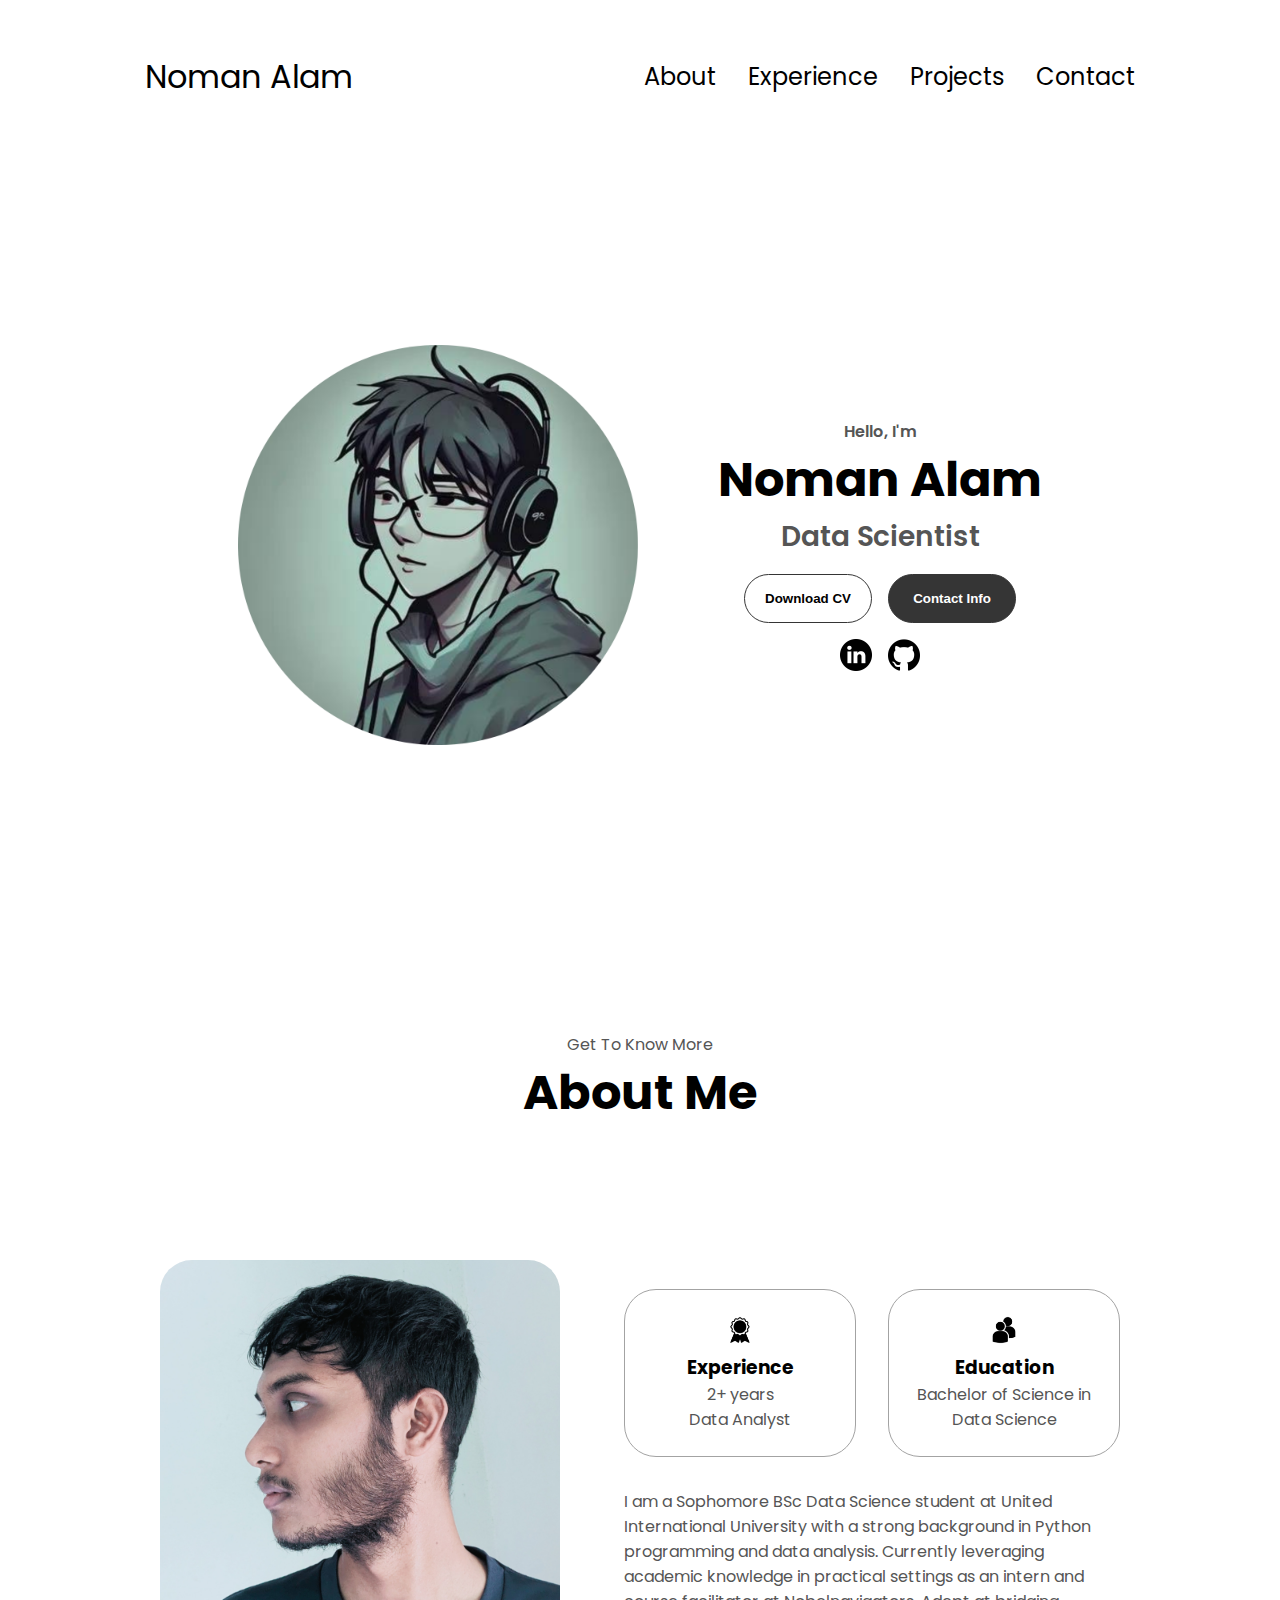
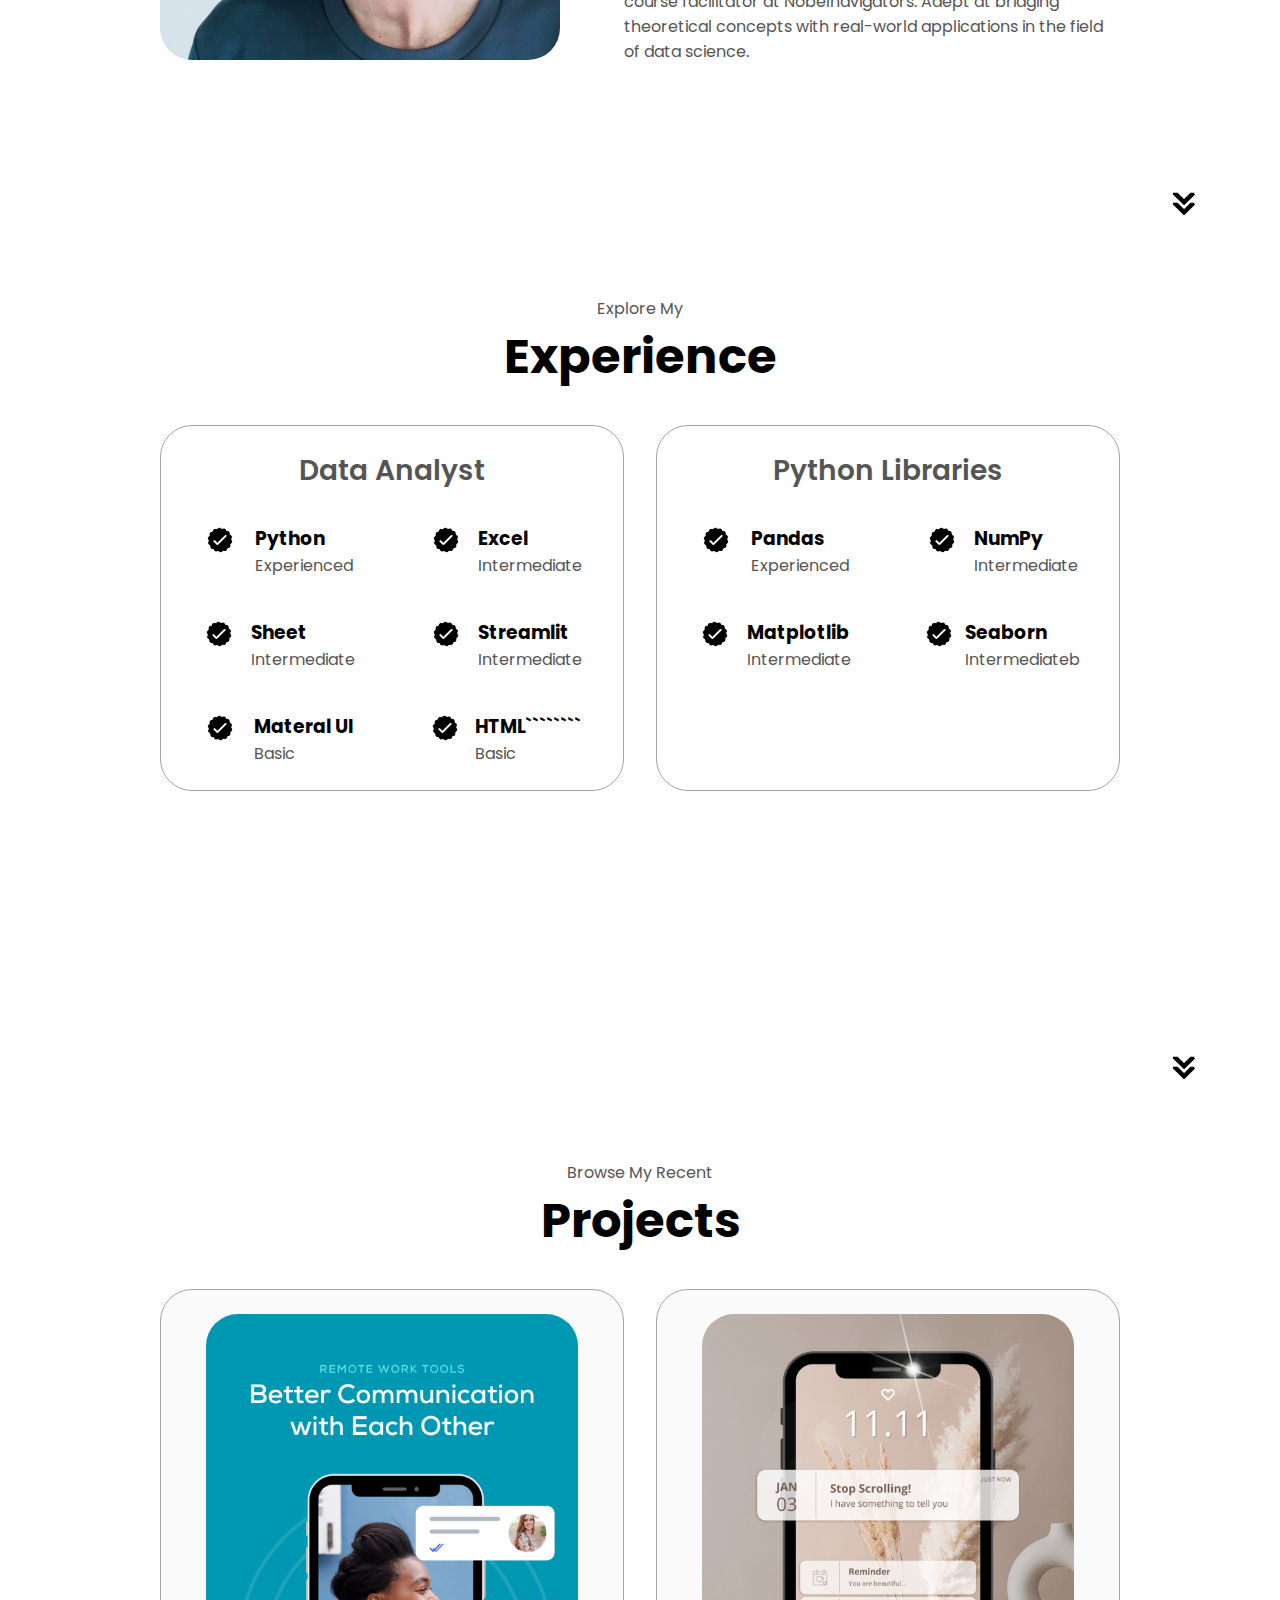
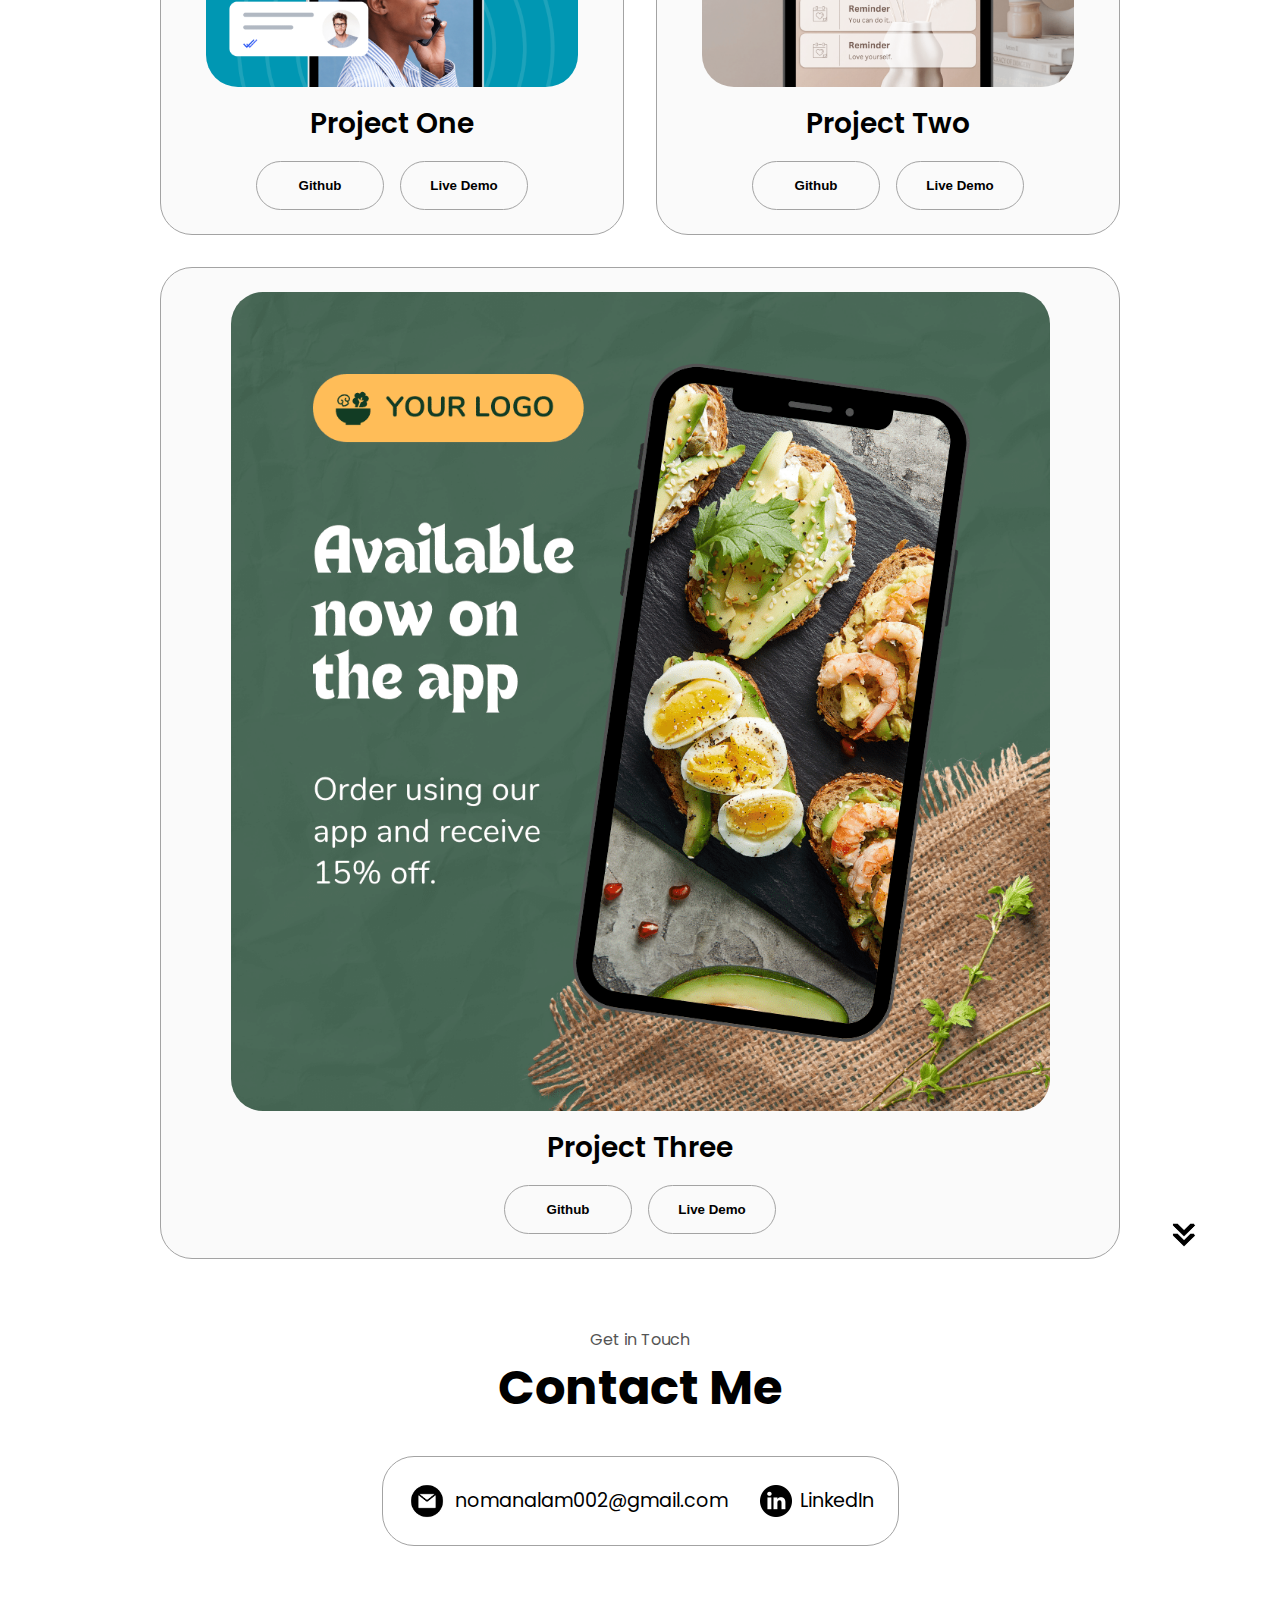
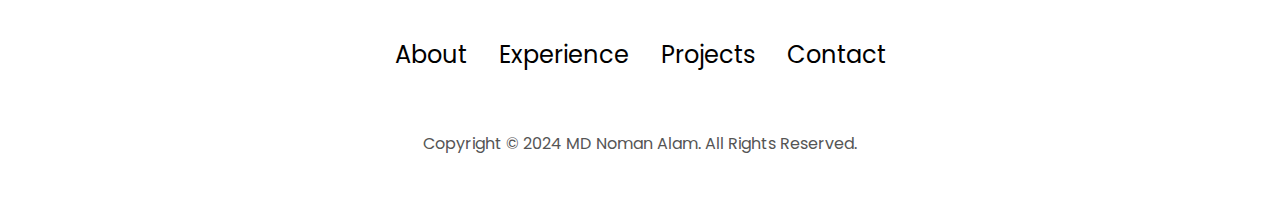
==== index.html @ 47848bd5 "Project uploded" ====
<!DOCTYPE html>
<html lang="en">
  <head>
    <meta charset="UTF-8" />
    <meta http-equiv="X-UA-Compatible" content="IE=edge" />
    <meta name="viewport" content="width=device-width, initial-scale=1.0" />
    <title>My Portfolio</title>
    <link rel="stylesheet" href="style.css" />
    <link rel="stylesheet" href="mediaqueries.css" />
  </head>
  <body>
    <nav id="desktop-nav">
      <div class="logo">Noman Alam</div>
      <div>
        <ul class="nav-links">
          <li><a href="#about">About</a></li>
          <li><a href="#experience">Experience</a></li>
          <li><a href="#projects">Projects</a></li>
          <li><a href="#contact">Contact</a></li>
        </ul>
      </div>
    </nav>
    <nav id="hamburger-nav">
      <div class="logo">Noman Alam</div>
      <div class="hamburger-menu">
        <div class="hamburger-icon" onclick="toggleMenu()">
          <span></span>
          <span></span>
          <span></span>
        </div>
        <div class="menu-links">
          <li><a href="#about" onclick="toggleMenu()">About</a></li>
          <li><a href="#experience" onclick="toggleMenu()">Experience</a></li>
          <li><a href="#projects" onclick="toggleMenu()">Projects</a></li>
          <li><a href="#contact" onclick="toggleMenu()">Contact</a></li>
        </div>
      </div>
    </nav>
    <section id="profile">
      <div class="section__pic-container">
        <img src="./assets/profile.png" alt="Noman Alam profile picture" />
      </div>
      <div class="section__text">
        <p class="section__text__p1">Hello, I'm</p>
        <h1 class="title">Noman Alam</h1>
        <p class="section__text__p2">Data Scientist</p>
        <div class="btn-container">
          <button
            class="btn btn-color-2"
            onclick="window.open('./assets/Resume.pdf')"
          >
            Download CV
          </button>
          <button class="btn btn-color-1" onclick="location.href='./#contact'">
            Contact Info
          </button>
        </div>
        <div id="socials-container">
          <img
            src="./assets/linkedin.png"
            alt="My LinkedIn profile"
            class="icon"
            onclick="location.href='https://linkedin.com/in/nomanalam'"
          />
          <img
            src="./assets/github.png"
            alt="My Github profile"
            class="icon"
            onclick="location.href='https://github.com/DataNoman'"
          />
        </div>
      </div>
    </section>
    <section id="about">
      <p class="section__text__p1">Get To Know More</p>
      <h1 class="title">About Me</h1>
      <div class="section-container">
        <div class="section__pic-container">
          <img
            src="./assets/about.png"
            alt="Profile picture"
            class="about-pic"
          />
        </div>
        <div class="about-details-container">
          <div class="about-containers">
            <div class="details-container">
              <img
                src="./assets/experience.png"
                alt="Experience icon"
                class="icon"
              />
              <h3>Experience</h3>
              <p>2+ years <br />Data Analyst</p>
            </div>
            <div class="details-container">
              <img
                src="./assets/education.png"
                alt="Education icon"
                class="icon"
              />
              <h3>Education</h3>
              <p>Bachelor of Science in Data Science<br /></p>
            </div>
          </div>
          <div class="text-container">
            <p>
              I am a Sophomore BSc Data Science student at United International 
              University with a strong background in Python programming and data analysis. 
              Currently leveraging academic knowledge in practical settings as an intern 
              and course facilitator at Nobelnavigators. Adept at bridging theoretical 
              concepts with real-world applications in the field of data science.
            </p>
          </div>
        </div>
      </div>
      <img
        src="./assets/arrow.png"
        alt="Arrow icon"
        class="icon arrow"
        onclick="location.href='./#experience'"
      />
    </section>
    <section id="experience">
      <p class="section__text__p1">Explore My</p>
      <h1 class="title">Experience</h1>
      <div class="experience-details-container">
        <div class="about-containers">
          <div class="details-container">
            <h2 class="experience-sub-title">Data Analyst</h2>
            <div class="article-container">
              <article>
                <img
                  src="./assets/checkmark.png"
                  alt="Experience icon"
                  class="icon"
                />
                <div>
                  <h3>Python</h3>
                  <p>Experienced</p>
                </div>
              </article>
              <article>
                <img
                  src="./assets/checkmark.png"
                  alt="Experience icon"
                  class="icon"
                />
                <div>
                  <h3>Excel</h3>
                  <p>Intermediate</p>
                </div>
              </article>
              <article>
                <img
                  src="./assets/checkmark.png"
                  alt="Experience icon"
                  class="icon"
                />
                <div>
                  <h3>Sheet</h3>
                  <p>Intermediate</p>
                </div>
              </article>
              <article>
                <img
                  src="./assets/checkmark.png"
                  alt="Experience icon"
                  class="icon"
                />
                <div>
                  <h3>Streamlit</h3>
                  <p>Intermediate</p>
                </div>
              </article>
              <article>
                <img
                  src="./assets/checkmark.png"
                  alt="Experience icon"
                  class="icon"
                />
                <div>
                  <h3>Materal UI</h3>
                  <p>Basic</p>
                </div>
              </article>
              <article>
                <img
                  src="./assets/checkmark.png"
                  alt="Experience icon"
                  class="icon"
                />
                <div>
                  <h3>HTML````````</h3>
                  <p>Basic</p>
                </div>
              </article>
            </div>
          </div>
          <div class="details-container">
            <h2 class="experience-sub-title">Python Libraries</h2>
            <div class="article-container">
              <article>
                <img
                  src="./assets/checkmark.png"
                  alt="Experience icon"
                  class="icon"
                />
                <div>
                  <h3>Pandas</h3>
                  <p>Experienced</p>
                </div>
              </article>
              <article>
                <img
                  src="./assets/checkmark.png"
                  alt="Experience icon"
                  class="icon"
                />
                <div>
                  <h3>NumPy</h3>
                  <p>Intermediate</p>
                </div>
              </article>
              <article>
                <img
                  src="./assets/checkmark.png"
                  alt="Experience icon"
                  class="icon"
                />
                <div>
                  <h3>Matplotlib</h3>
                  <p>Intermediate</p>
                </div>
              </article>
              <article>
                <img
                  src="./assets/checkmark.png"
                  alt="Experience icon"
                  class="icon"
                />
                <div>
                  <h3>Seaborn</h3>
                  <p>Intermediateb</p>
                </div>
              </article>
            </div>
          </div>
        </div>
      </div>
      <img
        src="./assets/arrow.png"
        alt="Arrow icon"
        class="icon arrow"
        onclick="location.href='./#projects'"
      />
    </section>
    <section id="projects">
      <p class="section__text__p1">Browse My Recent</p>
      <h1 class="title">Projects</h1>
      <div class="experience-details-container">
        <div class="about-containers">
          <div class="details-container color-container">
            <div class="article-container">
              <img
                src="./assets/project-1.png"
                alt="Project 1"
                class="project-img"
              />
            </div>
            <h2 class="experience-sub-title project-title">Project One</h2>
            <div class="btn-container">
              <button
                class="btn btn-color-2 project-btn"
                onclick="location.href='https://github.com/'"
              >
                Github
              </button>
              <button
                class="btn btn-color-2 project-btn"
                onclick="location.href='https://github.com/'"
              >
                Live Demo
              </button>
            </div>
          </div>
          <div class="details-container color-container">
            <div class="article-container">
              <img
                src="./assets/project-2.png"
                alt="Project 2"
                class="project-img"
              />
            </div>
            <h2 class="experience-sub-title project-title">Project Two</h2>
            <div class="btn-container">
              <button
                class="btn btn-color-2 project-btn"
                onclick="location.href='https://github.com/'"
              >
                Github
              </button>
              <button
                class="btn btn-color-2 project-btn"
                onclick="location.href='https://github.com/'"
              >
                Live Demo
              </button>
            </div>
          </div>
          <div class="details-container color-container">
            <div class="article-container">
              <img
                src="./assets/project-3.png"
                alt="Project 3"
                class="project-img"
              />
            </div>
            <h2 class="experience-sub-title project-title">Project Three</h2>
            <div class="btn-container">
              <button
                class="btn btn-color-2 project-btn"
                onclick="location.href='https://github.com/'"
              >
                Github
              </button>
              <button
                class="btn btn-color-2 project-btn"
                onclick="location.href='https://github.com/'"
              >
                Live Demo
              </button>
            </div>
          </div>
        </div>
      </div>
      <img
        src="./assets/arrow.png"
        alt="Arrow icon"
        class="icon arrow"
        onclick="location.href='./#contact'"
      />
    </section>
    <section id="contact">
      <p class="section__text__p1">Get in Touch</p>
      <h1 class="title">Contact Me</h1>
      <div class="contact-info-upper-container">
        <div class="contact-info-container">
          <img
            src="./assets/email.png"
            alt="Email icon"
            class="icon contact-icon email-icon"
          />
          <p><a href="mailto:nomanalam002@gmail.com">nomanalam002@gmail.com</a></p>
        </div>
        <div class="contact-info-container">
          <img
            src="./assets/linkedin.png"
            alt="LinkedIn icon"
            class="icon contact-icon"
          />
          <p><a href="https://linkedin.com/in/nomanalam">LinkedIn</a></p>
        </div>
      </div>
    </section>
    <footer>
      <nav>
        <div class="nav-links-container">
          <ul class="nav-links">
            <li><a href="#about">About</a></li>
            <li><a href="#experience">Experience</a></li>
            <li><a href="#projects">Projects</a></li>
            <li><a href="#contact">Contact</a></li>
          </ul>
        </div>
      </nav>
      <p>Copyright &#169; 2024 MD Noman Alam. All Rights Reserved.</p>
    </footer>
    <script src="script.js"></script>
  </body>
</html>
---- style.css ----
/* GENERAL */

@import url("https://fonts.googleapis.com/css2?family=Poppins:wght@300;400;500;600&display=swap");

* {
  margin: 0;
  padding: 0;
}

body {
  font-family: "Poppins", sans-serif;
}

html {
  scroll-behavior: smooth;
}

p {
  color: rgb(85, 85, 85);
}

/* TRANSITION */

a,
.btn {
  transition: all 300ms ease;
}

/* DESKTOP NAV */

nav,
.nav-links {
  display: flex;
}

nav {
  justify-content: space-around;
  align-items: center;
  height: 17vh;
}

.nav-links {
  gap: 2rem;
  list-style: none;
  font-size: 1.5rem;
}

a {
  color: black;
  text-decoration: none;
  text-decoration-color: white;
}

a:hover {
  color: grey;
  text-decoration: underline;
  text-underline-offset: 1rem;
  text-decoration-color: rgb(181, 181, 181);
}

.logo {
  font-size: 2rem;
}

.logo:hover {
  cursor: default;
}

/* HAMBURGER MENU */

#hamburger-nav {
  display: none;
}

.hamburger-menu {
  position: relative;
  display: inline-block;
}

.hamburger-icon {
  display: flex;
  flex-direction: column;
  justify-content: space-between;
  height: 24px;
  width: 30px;
  cursor: pointer;
}

.hamburger-icon span {
  width: 100%;
  height: 2px;
  background-color: black;
  transition: all 0.3 ease-in-out;
}

.menu-links {
  position: absolute;
  top: 100%;
  right: 0;
  background-color: white;
  width: fit-content;
  max-height: 0;
  overflow: hidden;
  transition: all 0.3 ease-in-out;
}

.menu-links a {
  display: block;
  padding: 10px;
  text-align: center;
  font-size: 1.5rem;
  color: black;
  text-decoration: none;
  transition: all 0.3 ease-in-out;
}

.menu-links li {
  list-style: none;
}

.menu-links.open {
  max-height: 300px;
}

.hamburger-icon.open span:first-child {
  transform: rotate(45deg) translate(10px, 5px);
}

.hamburger-icon.open span:nth-child(2) {
  opacity: 0;
}

.hamburger-icon.open span:last-child {
  transform: rotate(-45deg) translate(10px, -5px);
}

.hamburger-icon span:first-child {
  transform: none;
}

.hamburger-icon span:first-child {
  opacity: 1;
}

.hamburger-icon span:first-child {
  transform: none;
}

/* SECTIONS */

section {
  padding-top: 4vh;
  height: 96vh;
  margin: 0 10rem;
  box-sizing: border-box;
  min-height: fit-content;
}

.section-container {
  display: flex;
}

/* PROFILE SECTION */

#profile {
  display: flex;
  justify-content: center;
  gap: 5rem;
  height: 80vh;
}

.section__pic-container {
  display: flex;
  height: 400px;
  width: 400px;
  margin: auto 0;
}

.section__text {
  align-self: center;
  text-align: center;
}

.section__text p {
  font-weight: 600;
}

.section__text__p1 {
  text-align: center;
}

.section__text__p2 {
  font-size: 1.75rem;
  margin-bottom: 1rem;
}

.title {
  font-size: 3rem;
  text-align: center;
}

#socials-container {
  display: flex;
  justify-content: center;
  margin-top: 1rem;
  gap: 1rem;
}

/* ICONS */

.icon {
  cursor: pointer;
  height: 2rem;
}

/* BUTTONS */

.btn-container {
  display: flex;
  justify-content: center;
  gap: 1rem;
}

.btn {
  font-weight: 600;
  transition: all 300ms ease;
  padding: 1rem;
  width: 8rem;
  border-radius: 2rem;
}

.btn-color-1,
.btn-color-2 {
  border: rgb(53, 53, 53) 0.1rem solid;
}

.btn-color-1:hover,
.btn-color-2:hover {
  cursor: pointer;
}

.btn-color-1,
.btn-color-2:hover {
  background: rgb(53, 53, 53);
  color: white;
}

.btn-color-1:hover {
  background: rgb(0, 0, 0);
}

.btn-color-2 {
  background: none;
}

.btn-color-2:hover {
  border: rgb(255, 255, 255) 0.1rem solid;
}

.btn-container {
  gap: 1rem;
}

/* ABOUT SECTION */

#about {
  position: relative;
}

.about-containers {
  gap: 2rem;
  margin-bottom: 2rem;
  margin-top: 2rem;
}

.about-details-container {
  justify-content: center;
  flex-direction: column;
}

.about-containers,
.about-details-container {
  display: flex;
}

.about-pic {
  border-radius: 2rem;
}

.arrow {
  position: absolute;
  right: -5rem;
  bottom: 2.5rem;
}

.details-container {
  padding: 1.5rem;
  flex: 1;
  background: white;
  border-radius: 2rem;
  border: rgb(53, 53, 53) 0.1rem solid;
  border-color: rgb(163, 163, 163);
  text-align: center;
}

.section-container {
  gap: 4rem;
  height: 80%;
}

.section__pic-container {
  height: 400px;
  width: 400px;
  margin: auto 0;
}

/* EXPERIENCE SECTION */

#experience {
  position: relative;
}

.experience-sub-title {
  color: rgb(85, 85, 85);
  font-weight: 600;
  font-size: 1.75rem;
  margin-bottom: 2rem;
}

.experience-details-container {
  display: flex;
  justify-content: center;
  flex-direction: column;
}

.article-container {
  display: flex;
  text-align: initial;
  flex-wrap: wrap;
  flex-direction: row;
  gap: 2.5rem;
  justify-content: space-around;
}

article {
  display: flex;
  width: 10rem;
  justify-content: space-around;
  gap: 0.5rem;
}

article .icon {
  cursor: default;
}

/* PROJECTS SECTION */

#projects {
  position: relative;
}

.color-container {
  border-color: rgb(163, 163, 163);
  background: rgb(250, 250, 250);
}

.project-img {
  border-radius: 2rem;
  width: 90%;
  height: 90%;
}

.project-title {
  margin: 1rem;
  color: black;
}

.project-btn {
  color: black;
  border-color: rgb(163, 163, 163);
}

/* CONTACT */

#contact {
  display: flex;
  justify-content: center;
  flex-direction: column;
  height: 70vh;
}

.contact-info-upper-container {
  display: flex;
  justify-content: center;
  border-radius: 2rem;
  border: rgb(53, 53, 53) 0.1rem solid;
  border-color: rgb(163, 163, 163);
  background: (250, 250, 250);
  margin: 2rem auto;
  padding: 0.5rem;
}

.contact-info-container {
  display: flex;
  align-items: center;
  justify-content: center;
  gap: 0.5rem;
  margin: 1rem;
}

.contact-info-container p {
  font-size: larger;
}

.contact-icon {
  cursor: default;
}

.email-icon {
  height: 2.5rem;
}

/* FOOTER SECTION */

footer {
  height: 26vh;
  margin: 0 1rem;
}

footer p {
  text-align: center;
}
---- mediaqueries.css ----
@media screen and (max-width: 1400px) {
  #profile {
    height: 83vh;
    margin-bottom: 6rem;
  }
  .about-containers {
    flex-wrap: wrap;
  }
  #contact,
  #projects {
    height: fit-content;
  }
}

@media screen and (max-width: 1200px) {
  #desktop-nav {
    display: none;
  }
  #hamburger-nav {
    display: flex;
  }
  #experience,
  .experience-details-container {
    margin-top: 2rem;
  }
  #profile,
  .section-container {
    display: block;
  }
  .arrow {
    display: none;
  }
  section,
  .section-container {
    height: fit-content;
  }
  section {
    margin: 0 5%;
  }
  .section__pic-container {
    width: 275px;
    height: 275px;
    margin: 0 auto 2rem;
  }
  .about-containers {
    margin-top: 0;
  }
}

@media screen and (max-width: 600px) {
  #contact,
  footer {
    height: 40vh;
  }
  #profile {
    height: 83vh;
    margin-bottom: 0;
  }
  article {
    font-size: 1rem;
  }
  footer nav {
    height: fit-content;
    margin-bottom: 2rem;
  }
  .about-containers,
  .contact-info-upper-container,
  .btn-container {
    flex-wrap: wrap;
  }
  .contact-info-container {
    margin: 0;
  }
  .contact-info-container p,
  .nav-links li a {
    font-size: 1rem;
  }
  .experience-sub-title {
    font-size: 1.25rem;
  }
  .logo {
    font-size: 1.5rem;
  }
  .nav-links {
    flex-direction: column;
    gap: 0.5rem;
    text-align: center;
  }
  .section__pic-container {
    width: auto;
    height: 46vw;
    justify-content: center;
  }
  .section__text__p2 {
    font-size: 1.25rem;
  }
  .title {
    font-size: 2rem;
  }
  .text-container {
    text-align: justify;
  }
}
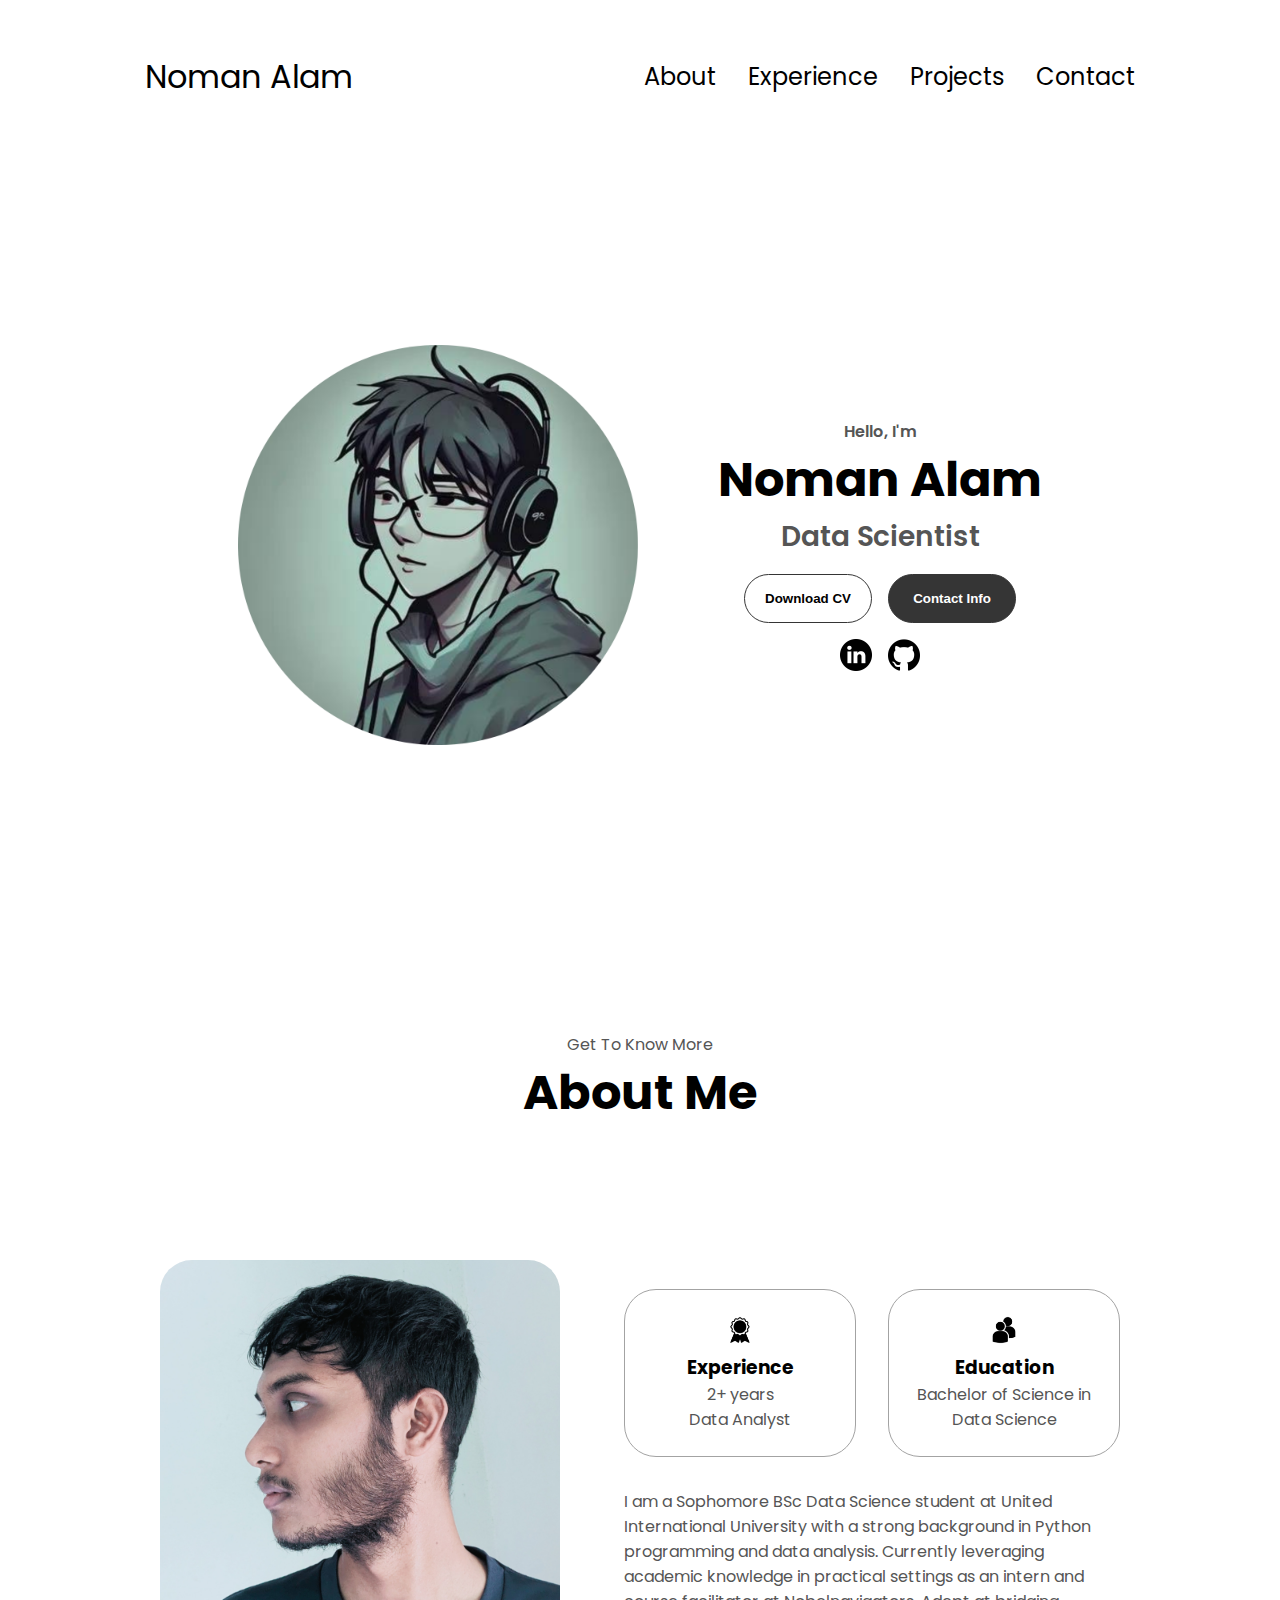
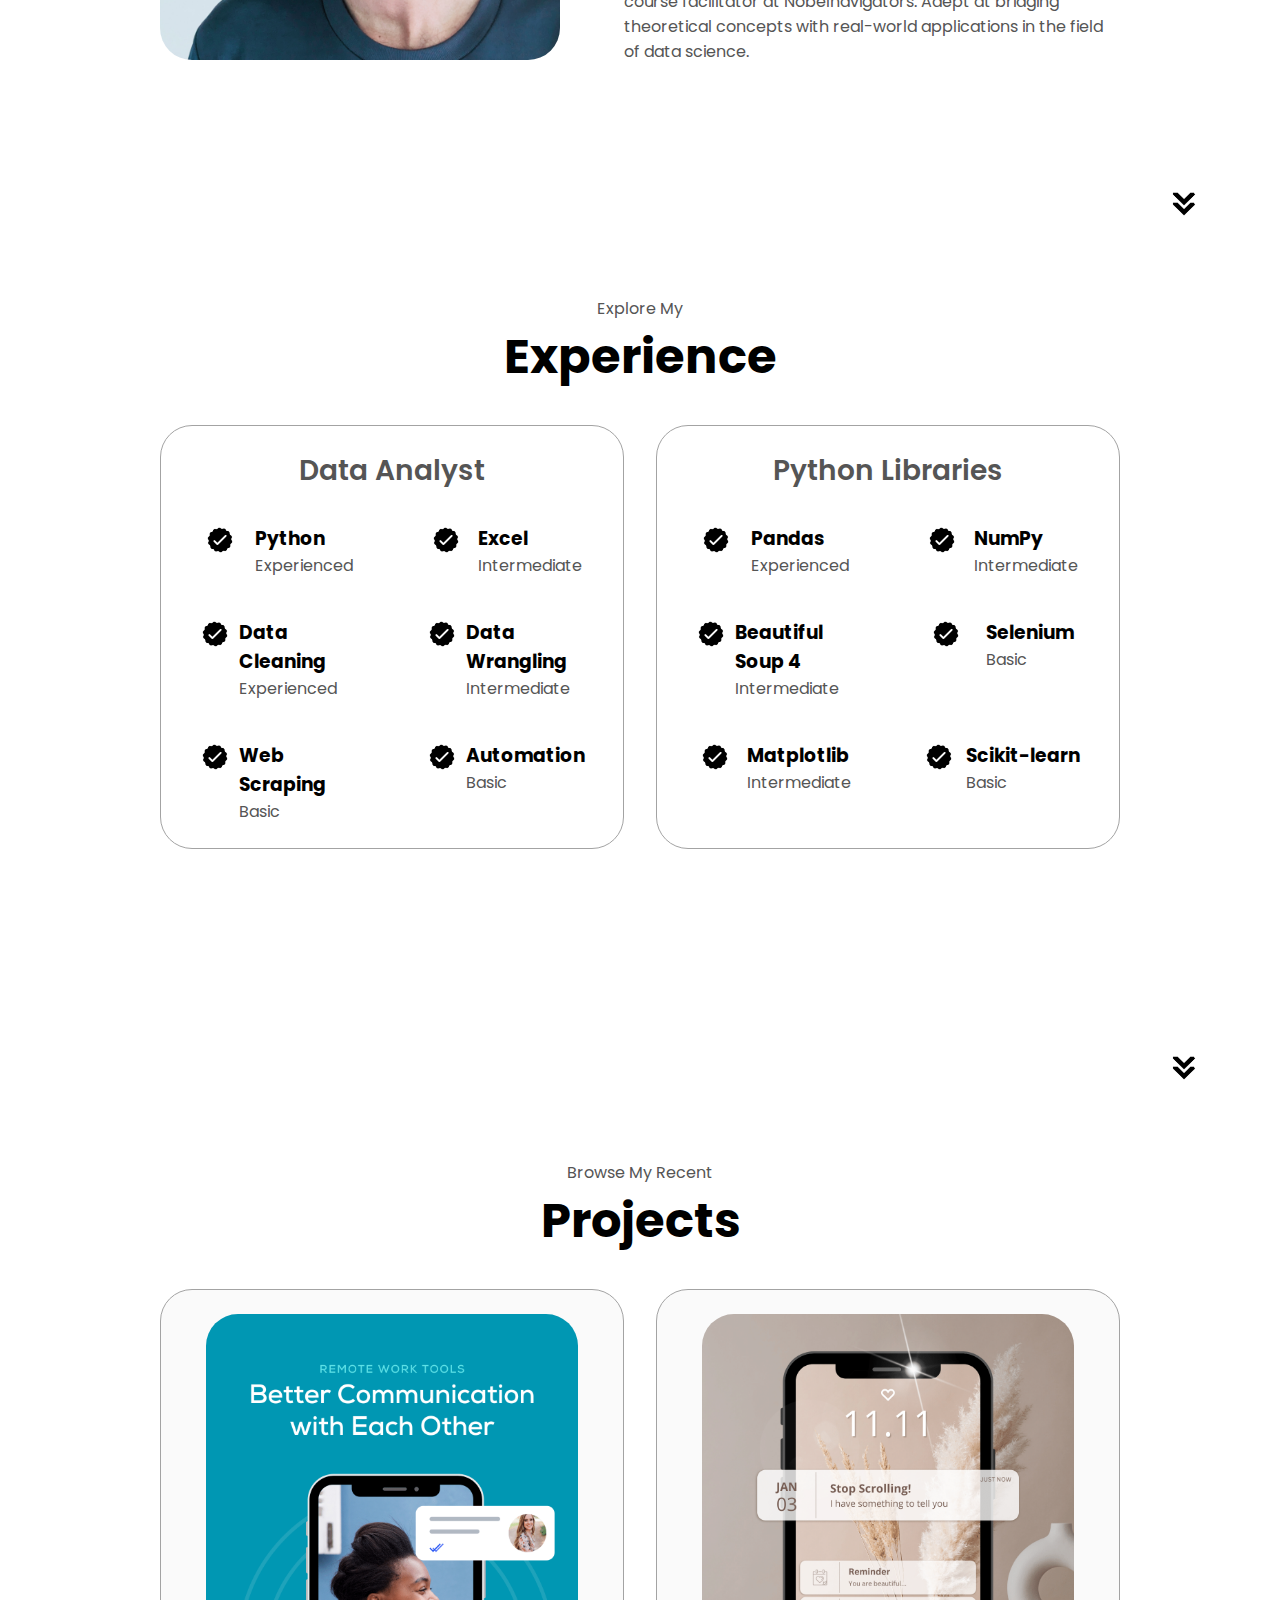
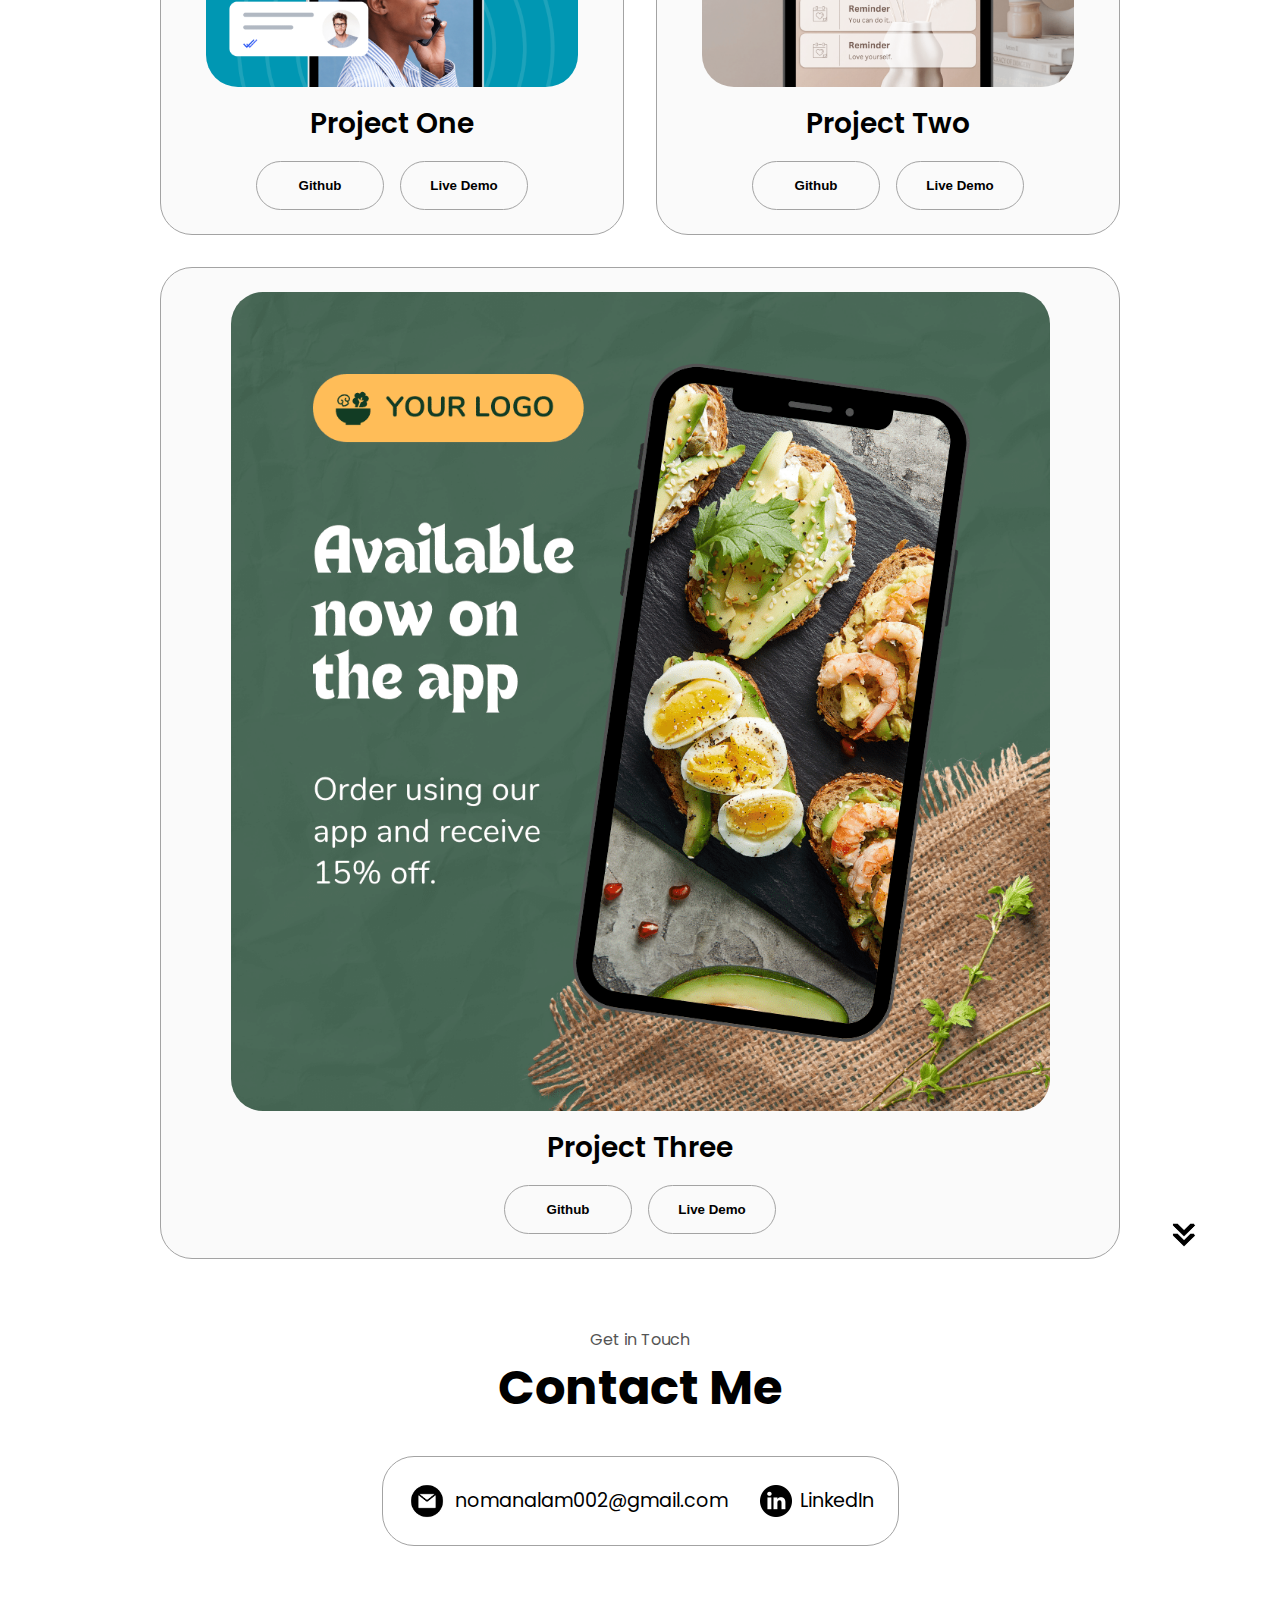
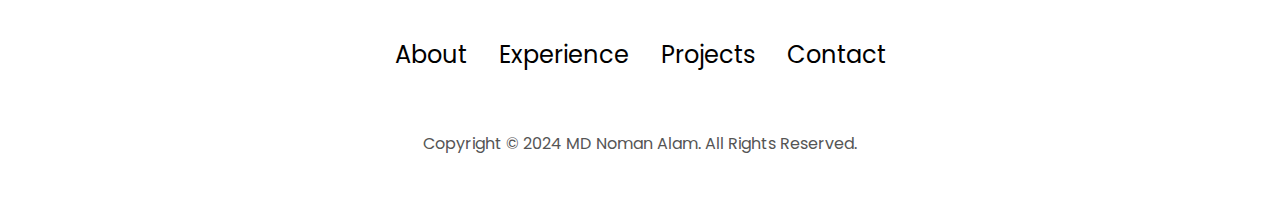
==== commit 78aadb5f: "new index" ====
--- a/index.html
+++ b/index.html
@@ -158,7 +158,18 @@
                   class="icon"
                 />
                 <div>
-                  <h3>Sheet</h3>
+                  <h3>Data Cleaning</h3>
+                  <p>Experienced</p>
+                </div>
+              </article>
+              <article>
+                <img
+                  src="./assets/checkmark.png"
+                  alt="Experience icon"
+                  class="icon"
+                />
+                <div>
+                  <h3>Data Wrangling</h3>
                   <p>Intermediate</p>
                 </div>
               </article>
@@ -169,18 +180,7 @@
                   class="icon"
                 />
                 <div>
-                  <h3>Streamlit</h3>
-                  <p>Intermediate</p>
-                </div>
-              </article>
-              <article>
-                <img
-                  src="./assets/checkmark.png"
-                  alt="Experience icon"
-                  class="icon"
-                />
-                <div>
-                  <h3>Materal UI</h3>
+                  <h3>Web Scraping</h3>
                   <p>Basic</p>
                 </div>
               </article>
@@ -191,7 +191,7 @@
                   class="icon"
                 />
                 <div>
-                  <h3>HTML````````</h3>
+                  <h3>Automation</h3>
                   <p>Basic</p>
                 </div>
               </article>
@@ -229,6 +229,28 @@
                   class="icon"
                 />
                 <div>
+                  <h3>Beautiful Soup 4</h3>
+                  <p>Intermediate</p>
+                </div>
+              </article>
+              <article>
+                <img
+                  src="./assets/checkmark.png"
+                  alt="Experience icon"
+                  class="icon"
+                />
+                <div>
+                  <h3>Selenium </h3>
+                  <p>Basic</p>
+                </div>
+              </article>
+              <article>
+                <img
+                  src="./assets/checkmark.png"
+                  alt="Experience icon"
+                  class="icon"
+                />
+                <div>
                   <h3>Matplotlib</h3>
                   <p>Intermediate</p>
                 </div>
@@ -240,8 +262,8 @@
                   class="icon"
                 />
                 <div>
-                  <h3>Seaborn</h3>
-                  <p>Intermediateb</p>
+                  <h3>Scikit-learn</h3>
+                  <p>Basic</p>
                 </div>
               </article>
             </div>
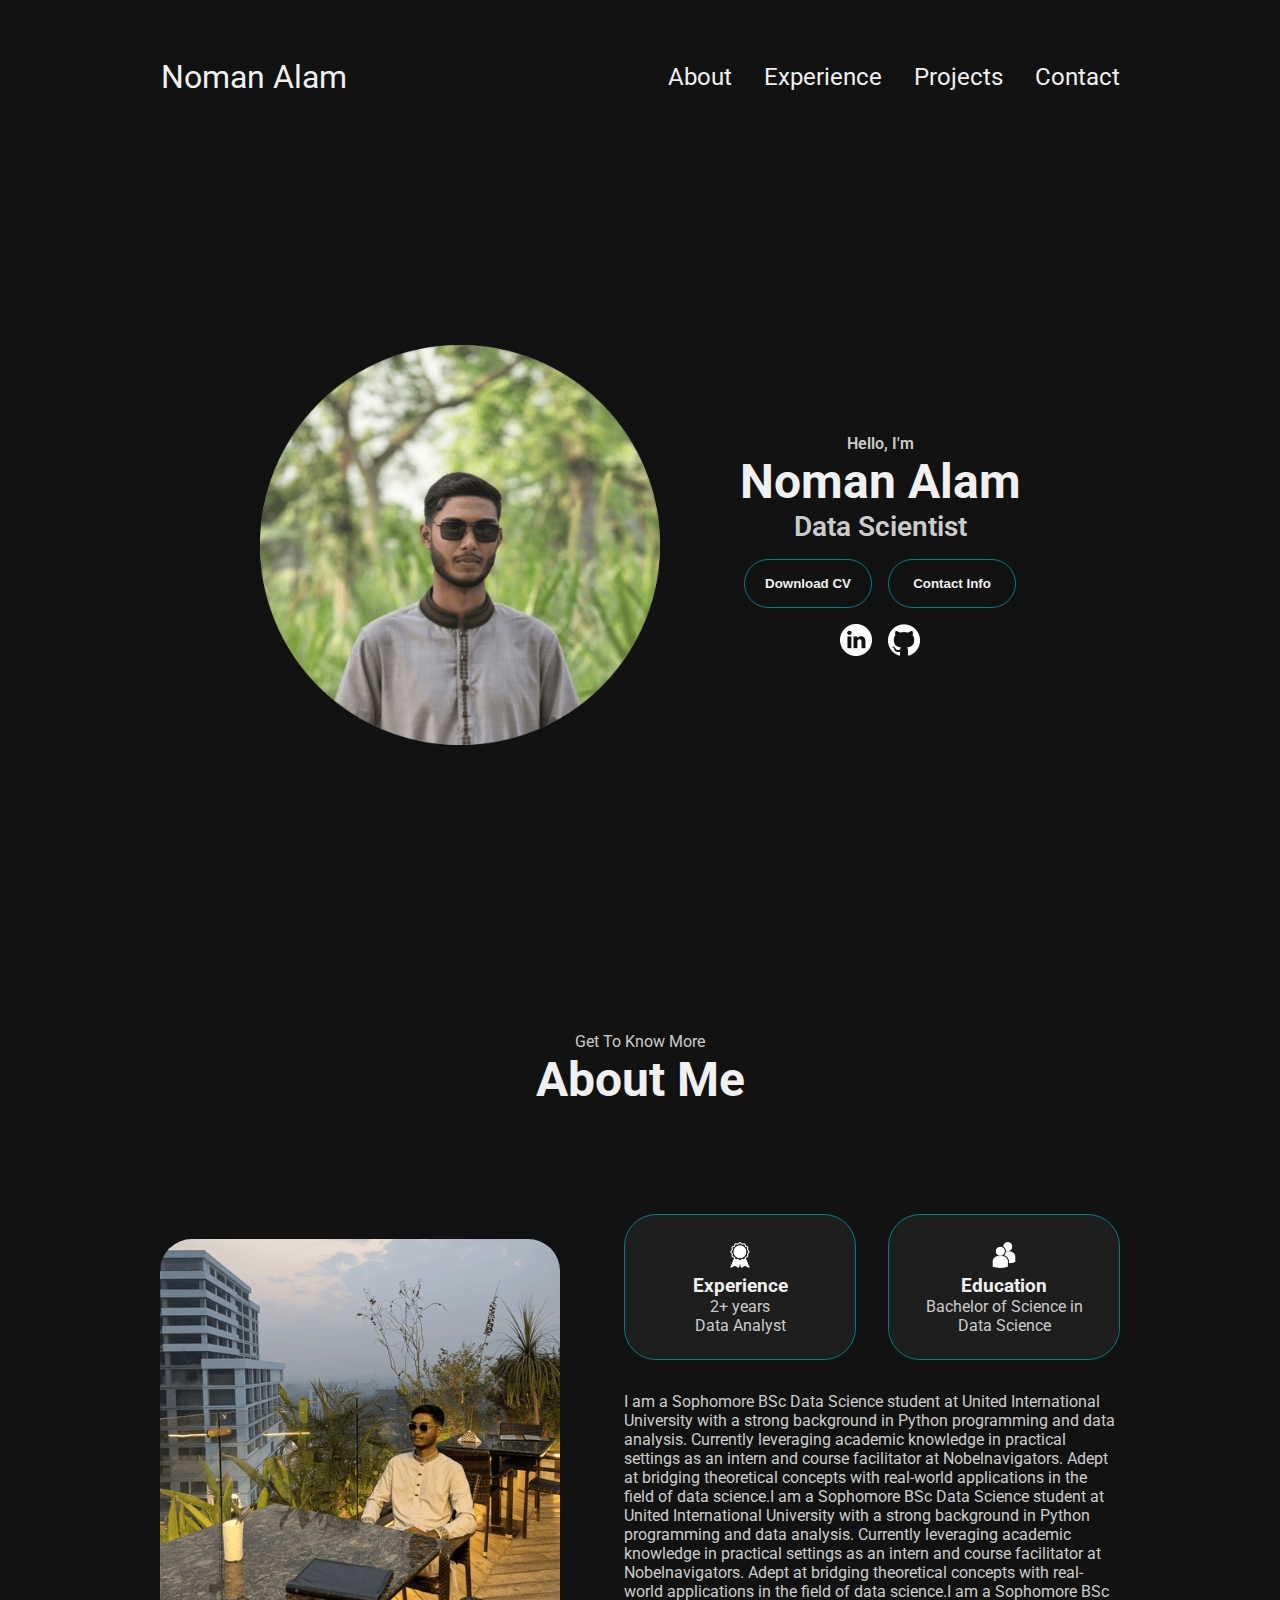
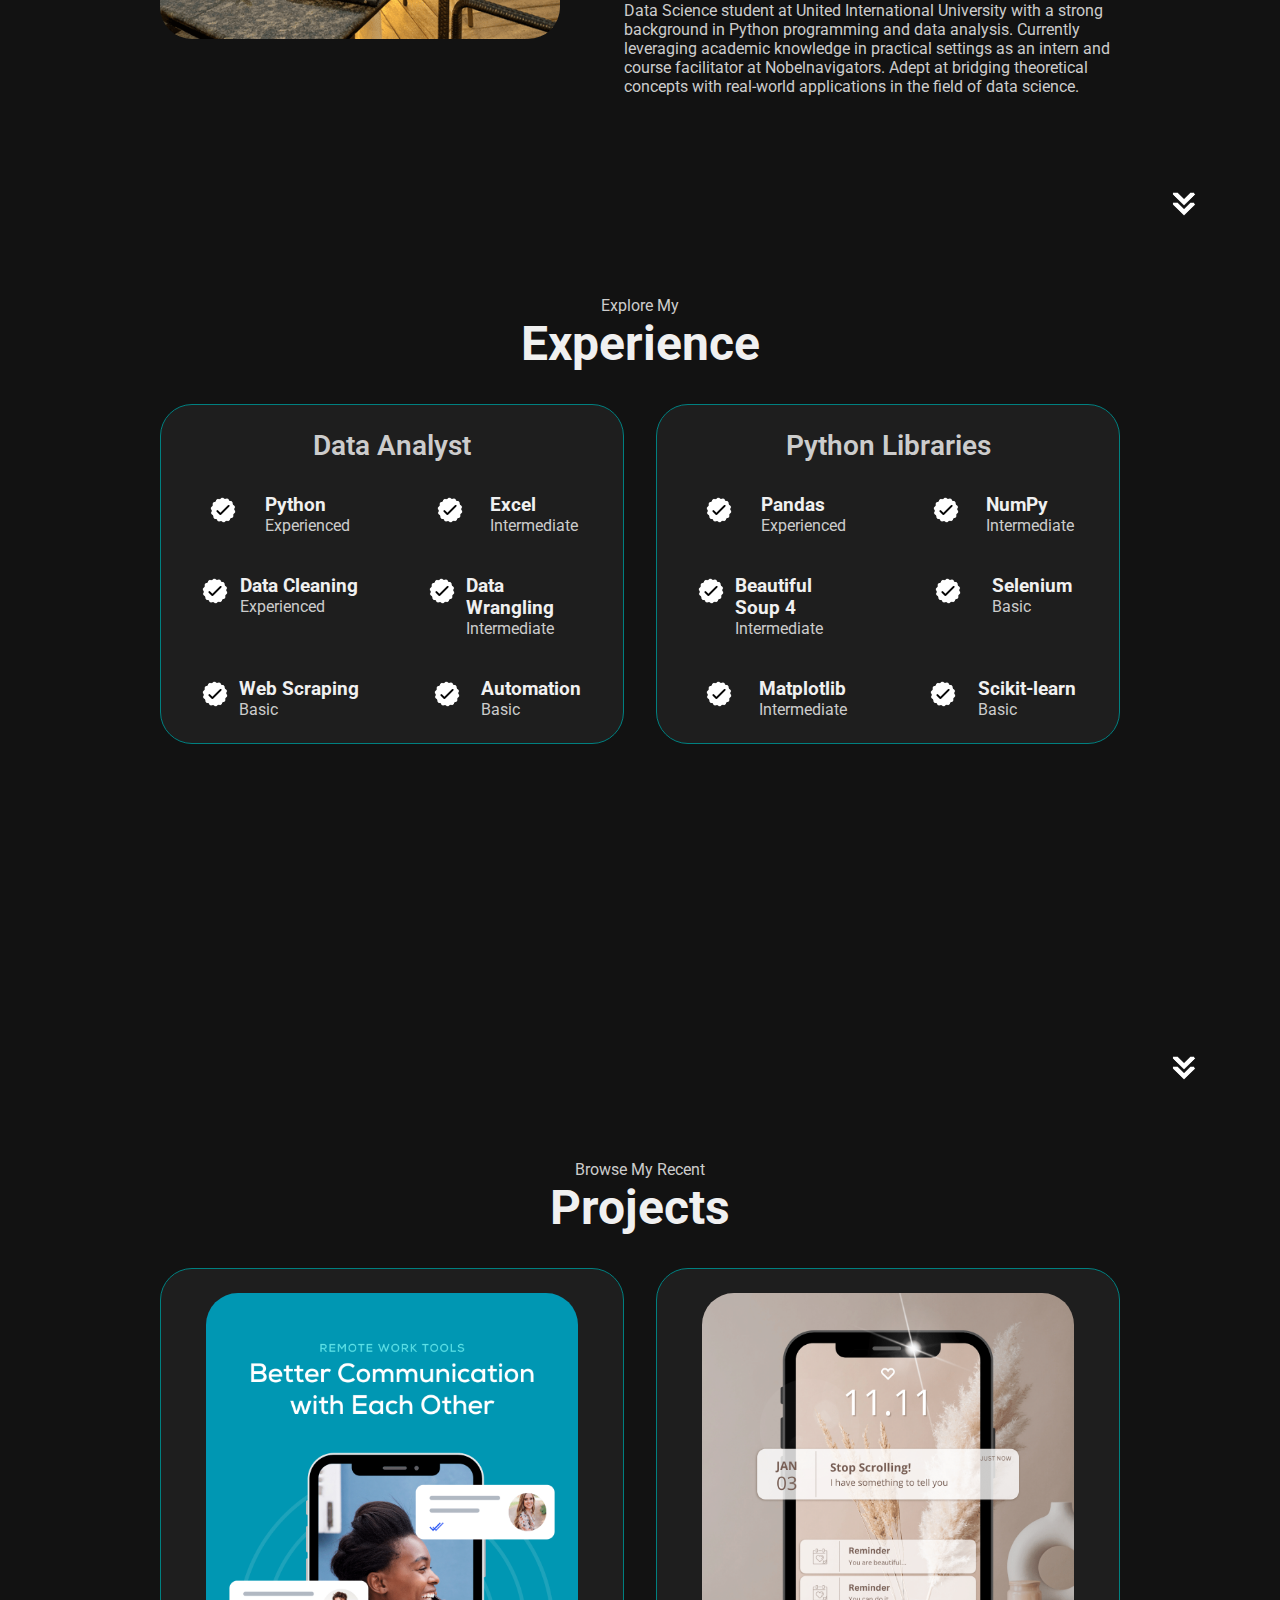
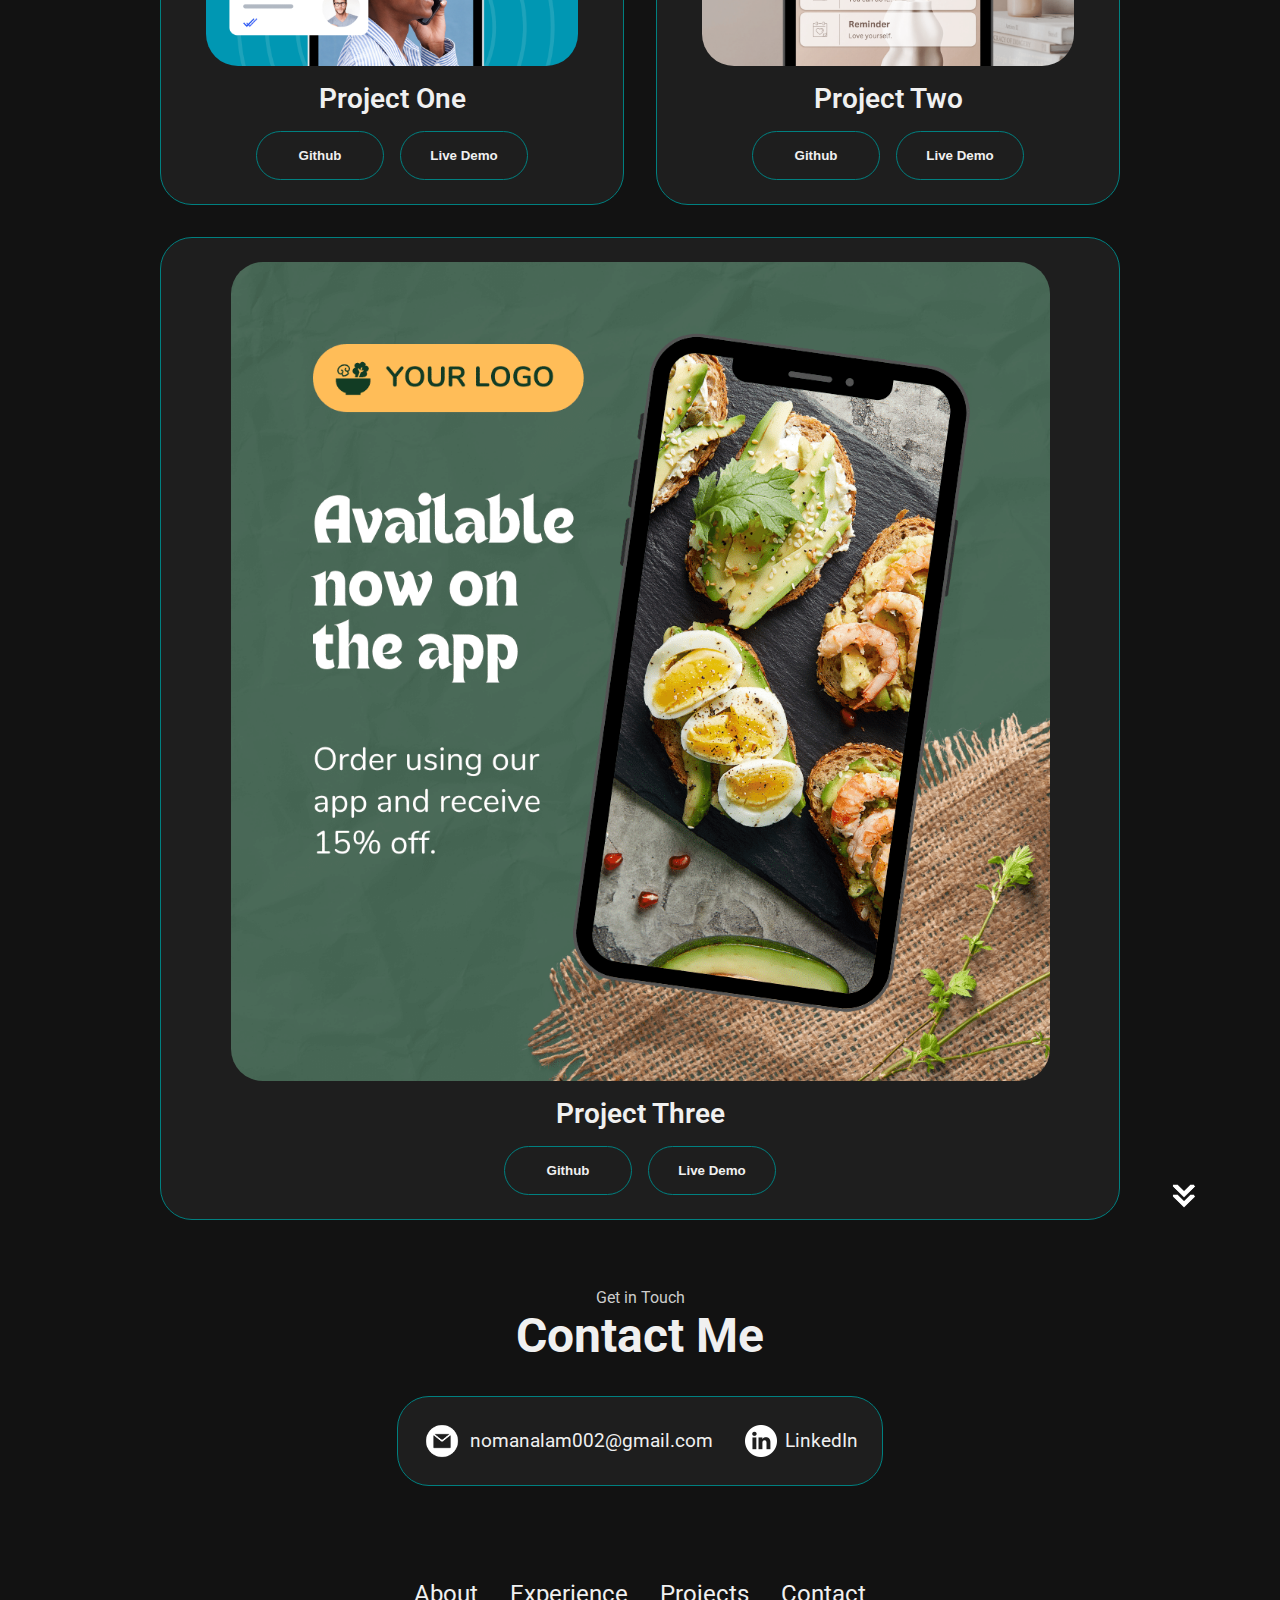
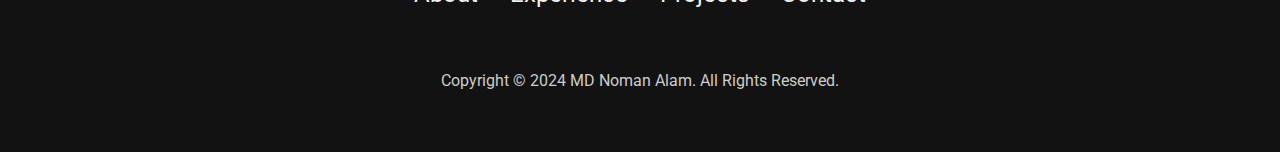
==== commit c0a55bc9: "Huge changes" ====
--- a/index.html
+++ b/index.html
@@ -38,7 +38,7 @@
     </nav>
     <section id="profile">
       <div class="section__pic-container">
-        <img src="./assets/profile.png" alt="Noman Alam profile picture" />
+        <img src="./assets/noman alam profile.png" alt="Noman Alam profile picture" />
       </div>
       <div class="section__text">
         <p class="section__text__p1">Hello, I'm</p>
@@ -77,7 +77,7 @@
       <div class="section-container">
         <div class="section__pic-container">
           <img
-            src="./assets/about.png"
+            src="./assets/noman alam.png"
             alt="Profile picture"
             class="about-pic"
           />
@@ -109,7 +109,7 @@
               University with a strong background in Python programming and data analysis. 
               Currently leveraging academic knowledge in practical settings as an intern 
               and course facilitator at Nobelnavigators. Adept at bridging theoretical 
-              concepts with real-world applications in the field of data science.
+              concepts with real-world applications in the field of data science.I am a Sophomore BSc Data Science student at United International University with a strong background in Python programming and data analysis. Currently leveraging academic knowledge in practical settings as an intern and course facilitator at Nobelnavigators. Adept at bridging theoretical concepts with real-world applications in the field of data science.I am a Sophomore BSc Data Science student at United International University with a strong background in Python programming and data analysis. Currently leveraging academic knowledge in practical settings as an intern and course facilitator at Nobelnavigators. Adept at bridging theoretical concepts with real-world applications in the field of data science.
             </p>
           </div>
         </div>
--- a/style.css
+++ b/style.css
@@ -1,14 +1,17 @@
 /* GENERAL */
 
-@import url("https://fonts.googleapis.com/css2?family=Poppins:wght@300;400;500;600&display=swap");
+@import url("https://fonts.googleapis.com/css2?family=Roboto:wght@300;400;500;700&display=swap");
 
 * {
   margin: 0;
   padding: 0;
+  box-sizing: border-box;
 }
 
 body {
-  font-family: "Poppins", sans-serif;
+  font-family: "Roboto", sans-serif;
+  background-color: #121212;
+  color: #f0f0f0;
 }
 
 html {
@@ -16,7 +19,7 @@
 }
 
 p {
-  color: rgb(85, 85, 85);
+  color: #ccc;
 }
 
 /* TRANSITION */
@@ -46,16 +49,16 @@
 }
 
 a {
-  color: black;
+  color: #f0f0f0;
   text-decoration: none;
-  text-decoration-color: white;
+  text-decoration-color: transparent;
 }
 
 a:hover {
-  color: grey;
+  color: #008080;
   text-decoration: underline;
   text-underline-offset: 1rem;
-  text-decoration-color: rgb(181, 181, 181);
+  text-decoration-color: #008080;
 }
 
 .logo {
@@ -89,19 +92,19 @@
 .hamburger-icon span {
   width: 100%;
   height: 2px;
-  background-color: black;
-  transition: all 0.3 ease-in-out;
+  background-color: #f0f0f0;
+  transition: all 0.3s ease-in-out;
 }
 
 .menu-links {
   position: absolute;
   top: 100%;
   right: 0;
-  background-color: white;
+  background-color: #1e1e1e;
   width: fit-content;
   max-height: 0;
   overflow: hidden;
-  transition: all 0.3 ease-in-out;
+  transition: all 0.3s ease-in-out;
 }
 
 .menu-links a {
@@ -109,9 +112,9 @@
   padding: 10px;
   text-align: center;
   font-size: 1.5rem;
-  color: black;
+  color: #f0f0f0;
   text-decoration: none;
-  transition: all 0.3 ease-in-out;
+  transition: all 0.3s ease-in-out;
 }
 
 .menu-links li {
@@ -132,18 +135,6 @@
 
 .hamburger-icon.open span:last-child {
   transform: rotate(-45deg) translate(10px, -5px);
-}
-
-.hamburger-icon span:first-child {
-  transform: none;
-}
-
-.hamburger-icon span:first-child {
-  opacity: 1;
-}
-
-.hamburger-icon span:first-child {
-  transform: none;
 }
 
 /* SECTIONS */
@@ -152,12 +143,13 @@
   padding-top: 4vh;
   height: 96vh;
   margin: 0 10rem;
-  box-sizing: border-box;
   min-height: fit-content;
 }
 
 .section-container {
   display: flex;
+  gap: 4rem;
+  height: 80%;
 }
 
 /* PROFILE SECTION */
@@ -199,6 +191,8 @@
   text-align: center;
 }
 
+/* SOCIALS */
+
 #socials-container {
   display: flex;
   justify-content: center;
@@ -211,6 +205,7 @@
 .icon {
   cursor: pointer;
   height: 2rem;
+  filter: invert(1);
 }
 
 /* BUTTONS */
@@ -223,7 +218,6 @@
 
 .btn {
   font-weight: 600;
-  transition: all 300ms ease;
   padding: 1rem;
   width: 8rem;
   border-radius: 2rem;
@@ -231,34 +225,16 @@
 
 .btn-color-1,
 .btn-color-2 {
-  border: rgb(53, 53, 53) 0.1rem solid;
+  border: 1px solid #008080;
+  color: #f0f0f0;
+  background: transparent;
 }
 
 .btn-color-1:hover,
 .btn-color-2:hover {
   cursor: pointer;
-}
-
-.btn-color-1,
-.btn-color-2:hover {
-  background: rgb(53, 53, 53);
-  color: white;
-}
-
-.btn-color-1:hover {
-  background: rgb(0, 0, 0);
-}
-
-.btn-color-2 {
-  background: none;
-}
-
-.btn-color-2:hover {
-  border: rgb(255, 255, 255) 0.1rem solid;
-}
-
-.btn-container {
-  gap: 1rem;
+  background: #008080;
+  color: #fff;
 }
 
 /* ABOUT SECTION */
@@ -268,19 +244,15 @@
 }
 
 .about-containers {
+  display: flex;
   gap: 2rem;
-  margin-bottom: 2rem;
-  margin-top: 2rem;
+  margin: 2rem 0;
 }
 
 .about-details-container {
+  display: flex;
   justify-content: center;
   flex-direction: column;
-}
-
-.about-containers,
-.about-details-container {
-  display: flex;
 }
 
 .about-pic {
@@ -296,22 +268,10 @@
 .details-container {
   padding: 1.5rem;
   flex: 1;
-  background: white;
-  border-radius: 2rem;
-  border: rgb(53, 53, 53) 0.1rem solid;
-  border-color: rgb(163, 163, 163);
-  text-align: center;
-}
-
-.section-container {
-  gap: 4rem;
-  height: 80%;
-}
-
-.section__pic-container {
-  height: 400px;
-  width: 400px;
-  margin: auto 0;
+  background: #1e1e1e;
+  border-radius: 2rem;
+  border: 1px solid #008080;
+  text-align: center;
 }
 
 /* EXPERIENCE SECTION */
@@ -321,7 +281,7 @@
 }
 
 .experience-sub-title {
-  color: rgb(85, 85, 85);
+  color: #ccc;
   font-weight: 600;
   font-size: 1.75rem;
   margin-bottom: 2rem;
@@ -360,8 +320,8 @@
 }
 
 .color-container {
-  border-color: rgb(163, 163, 163);
-  background: rgb(250, 250, 250);
+  border: 1px solid #008080;
+  background: #1e1e1e;
 }
 
 .project-img {
@@ -372,15 +332,15 @@
 
 .project-title {
   margin: 1rem;
-  color: black;
+  color: #f0f0f0;
 }
 
 .project-btn {
-  color: black;
-  border-color: rgb(163, 163, 163);
-}
-
-/* CONTACT */
+  color: #f0f0f0;
+  border: 1px solid #008080;
+}
+
+/* CONTACT SECTION */
 
 #contact {
   display: flex;
@@ -393,9 +353,8 @@
   display: flex;
   justify-content: center;
   border-radius: 2rem;
-  border: rgb(53, 53, 53) 0.1rem solid;
-  border-color: rgb(163, 163, 163);
-  background: (250, 250, 250);
+  border: 1px solid #008080;
+  background: #1e1e1e;
   margin: 2rem auto;
   padding: 0.5rem;
 }
@@ -414,6 +373,7 @@
 
 .contact-icon {
   cursor: default;
+  filter: invert(1);
 }
 
 .email-icon {
@@ -429,4 +389,5 @@
 
 footer p {
   text-align: center;
-}
+  color: #ccc;
+}
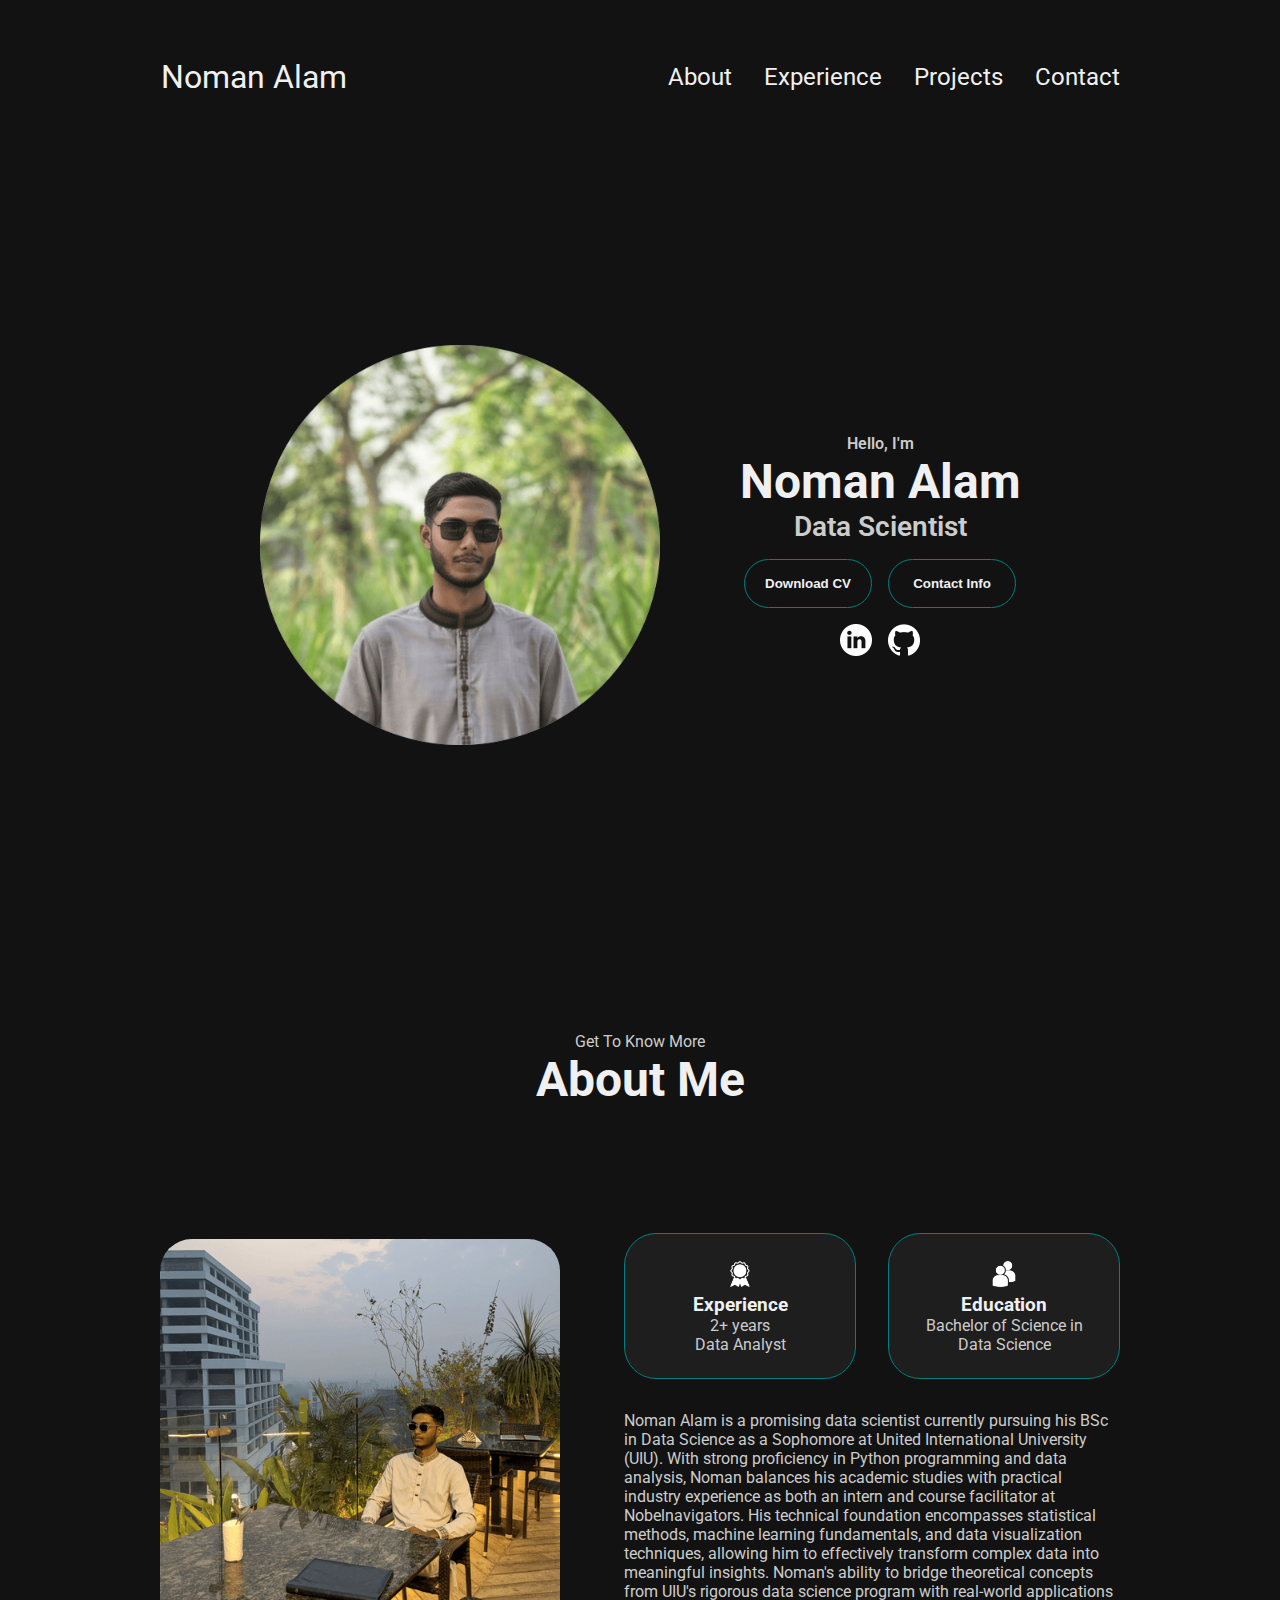
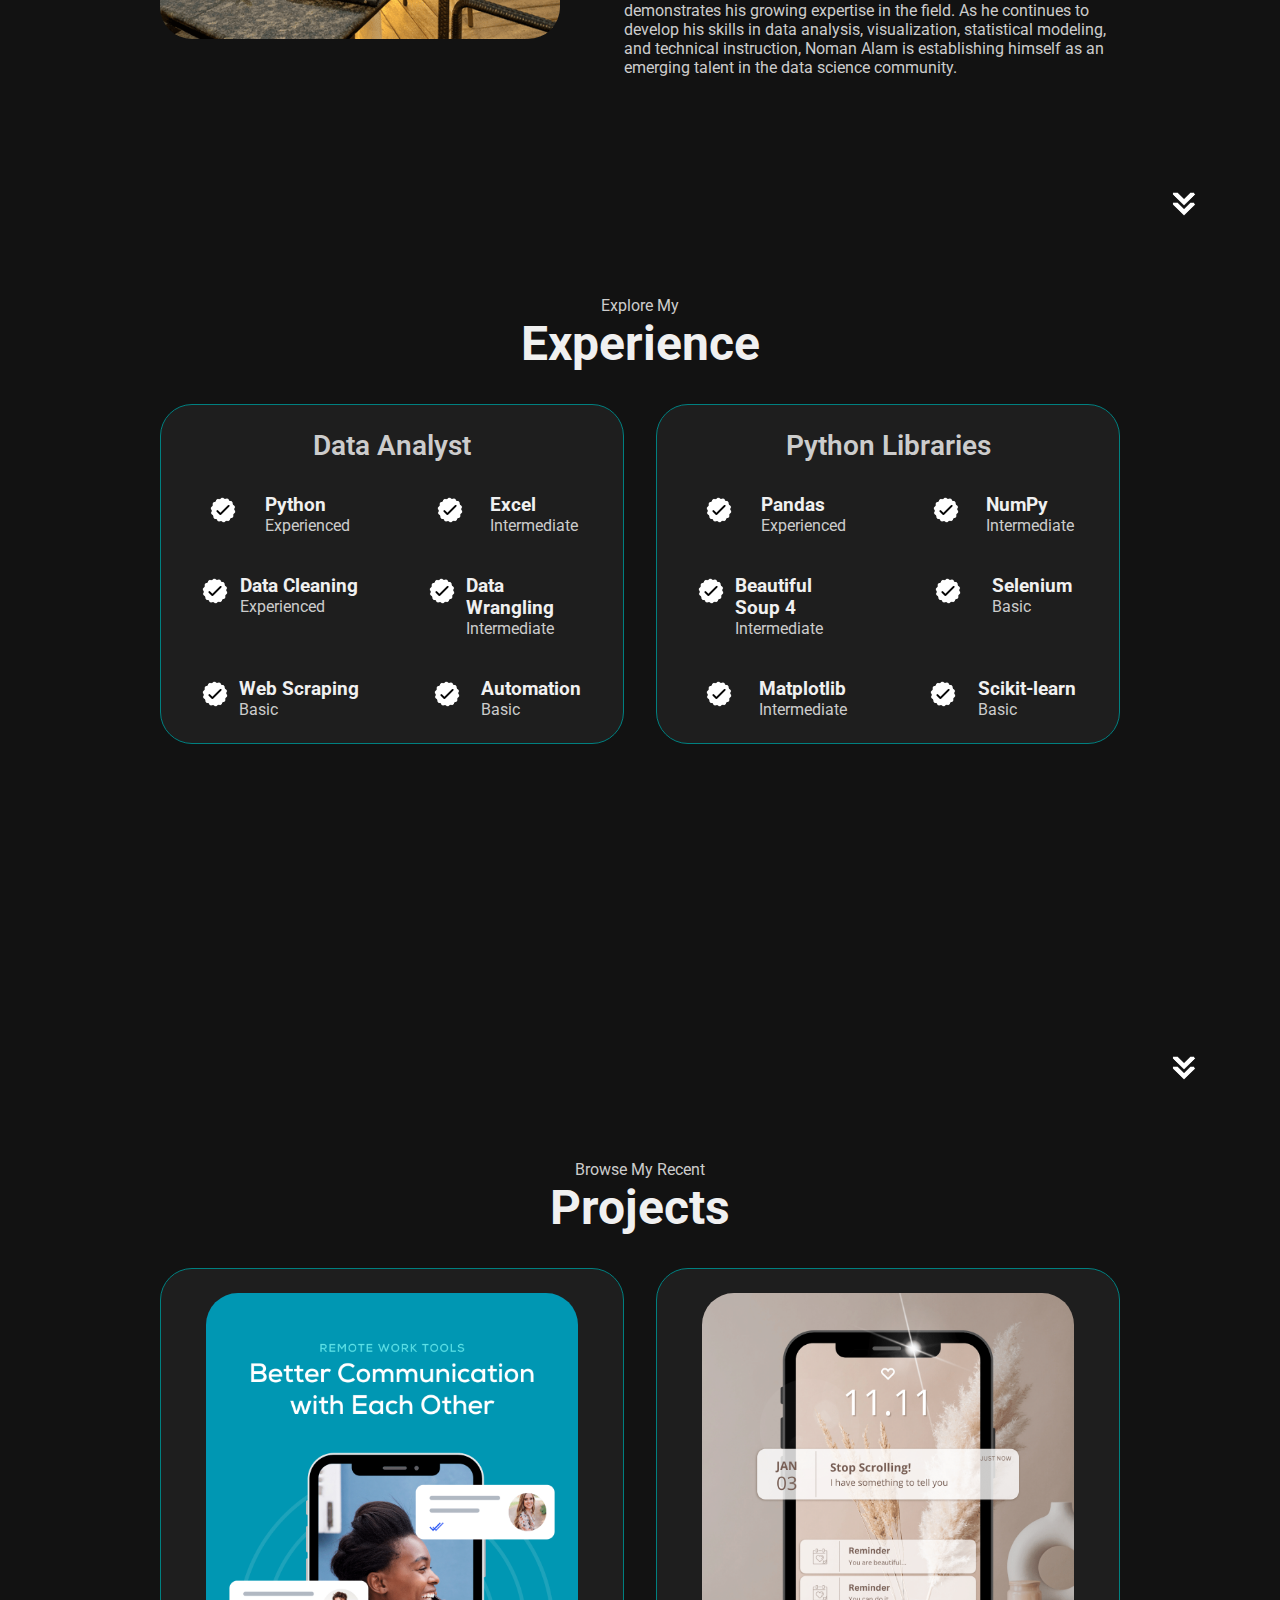
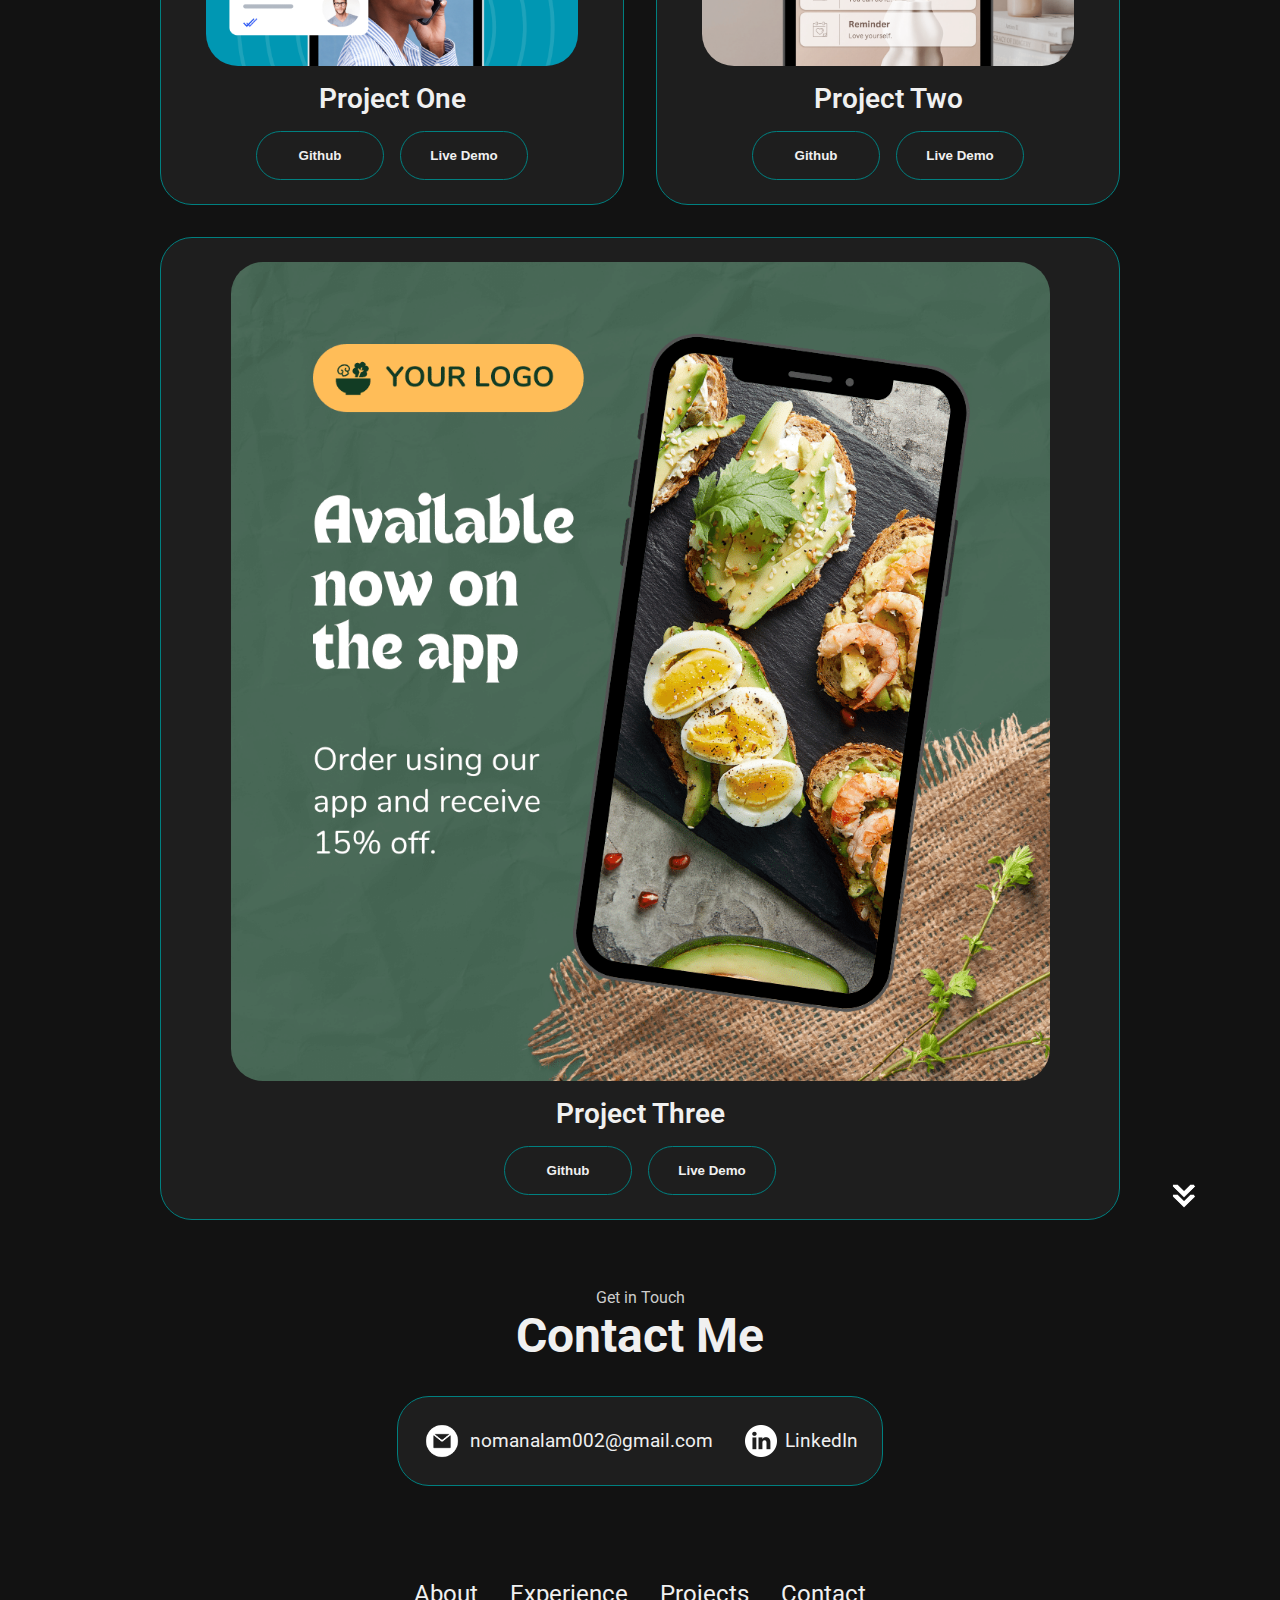
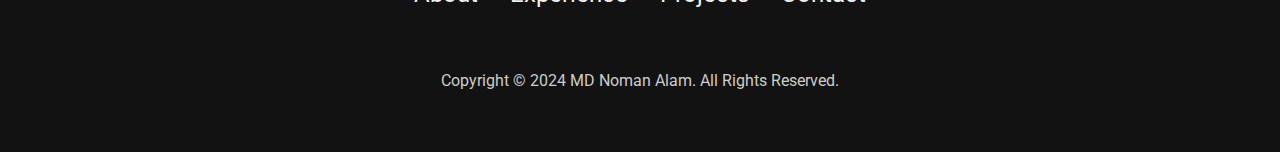
==== commit 070fb6a9: "forgot" ====
--- a/index.html
+++ b/index.html
@@ -105,11 +105,7 @@
           </div>
           <div class="text-container">
             <p>
-              I am a Sophomore BSc Data Science student at United International 
-              University with a strong background in Python programming and data analysis. 
-              Currently leveraging academic knowledge in practical settings as an intern 
-              and course facilitator at Nobelnavigators. Adept at bridging theoretical 
-              concepts with real-world applications in the field of data science.I am a Sophomore BSc Data Science student at United International University with a strong background in Python programming and data analysis. Currently leveraging academic knowledge in practical settings as an intern and course facilitator at Nobelnavigators. Adept at bridging theoretical concepts with real-world applications in the field of data science.I am a Sophomore BSc Data Science student at United International University with a strong background in Python programming and data analysis. Currently leveraging academic knowledge in practical settings as an intern and course facilitator at Nobelnavigators. Adept at bridging theoretical concepts with real-world applications in the field of data science.
+              Noman Alam is a promising data scientist currently pursuing his BSc in Data Science as a Sophomore at United International University (UIU). With strong proficiency in Python programming and data analysis, Noman balances his academic studies with practical industry experience as both an intern and course facilitator at Nobelnavigators. His technical foundation encompasses statistical methods, machine learning fundamentals, and data visualization techniques, allowing him to effectively transform complex data into meaningful insights. Noman's ability to bridge theoretical concepts from UIU's rigorous data science program with real-world applications demonstrates his growing expertise in the field. As he continues to develop his skills in data analysis, visualization, statistical modeling, and technical instruction, Noman Alam is establishing himself as an emerging talent in the data science community.
             </p>
           </div>
         </div>
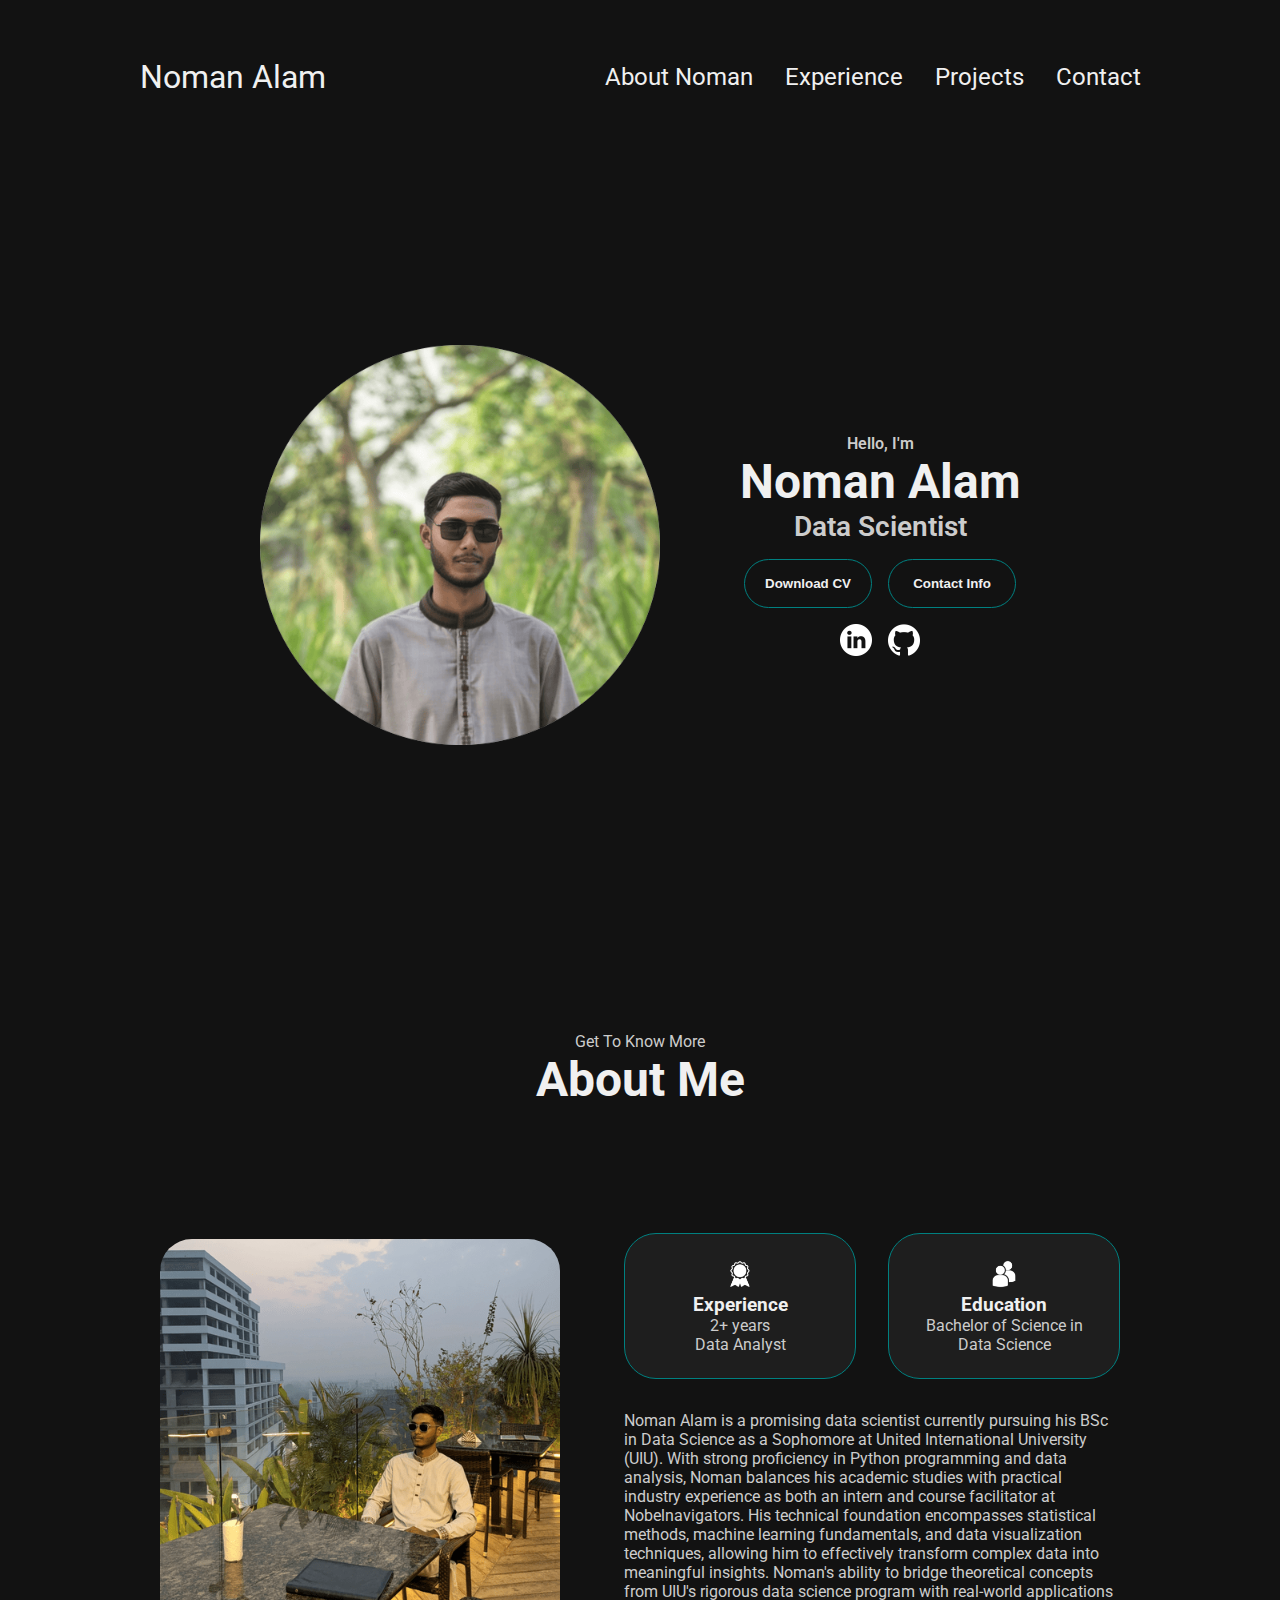
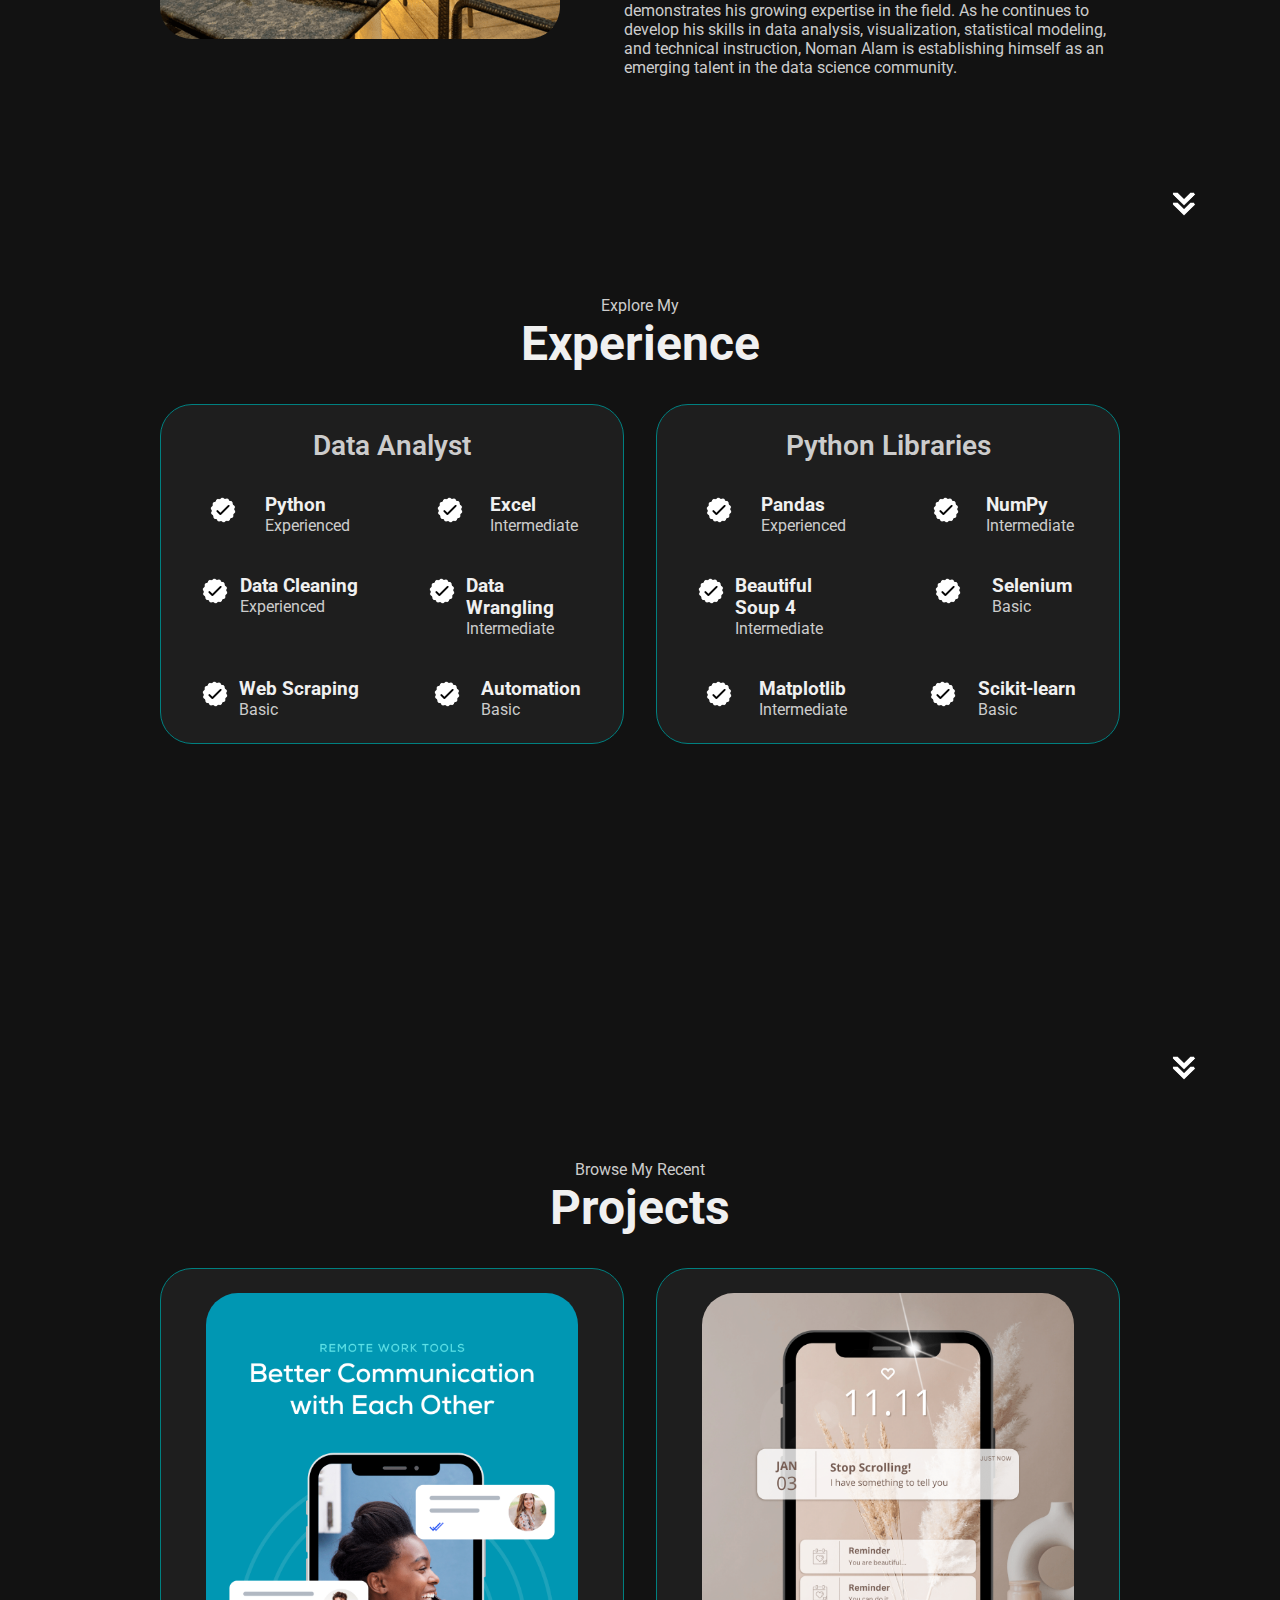
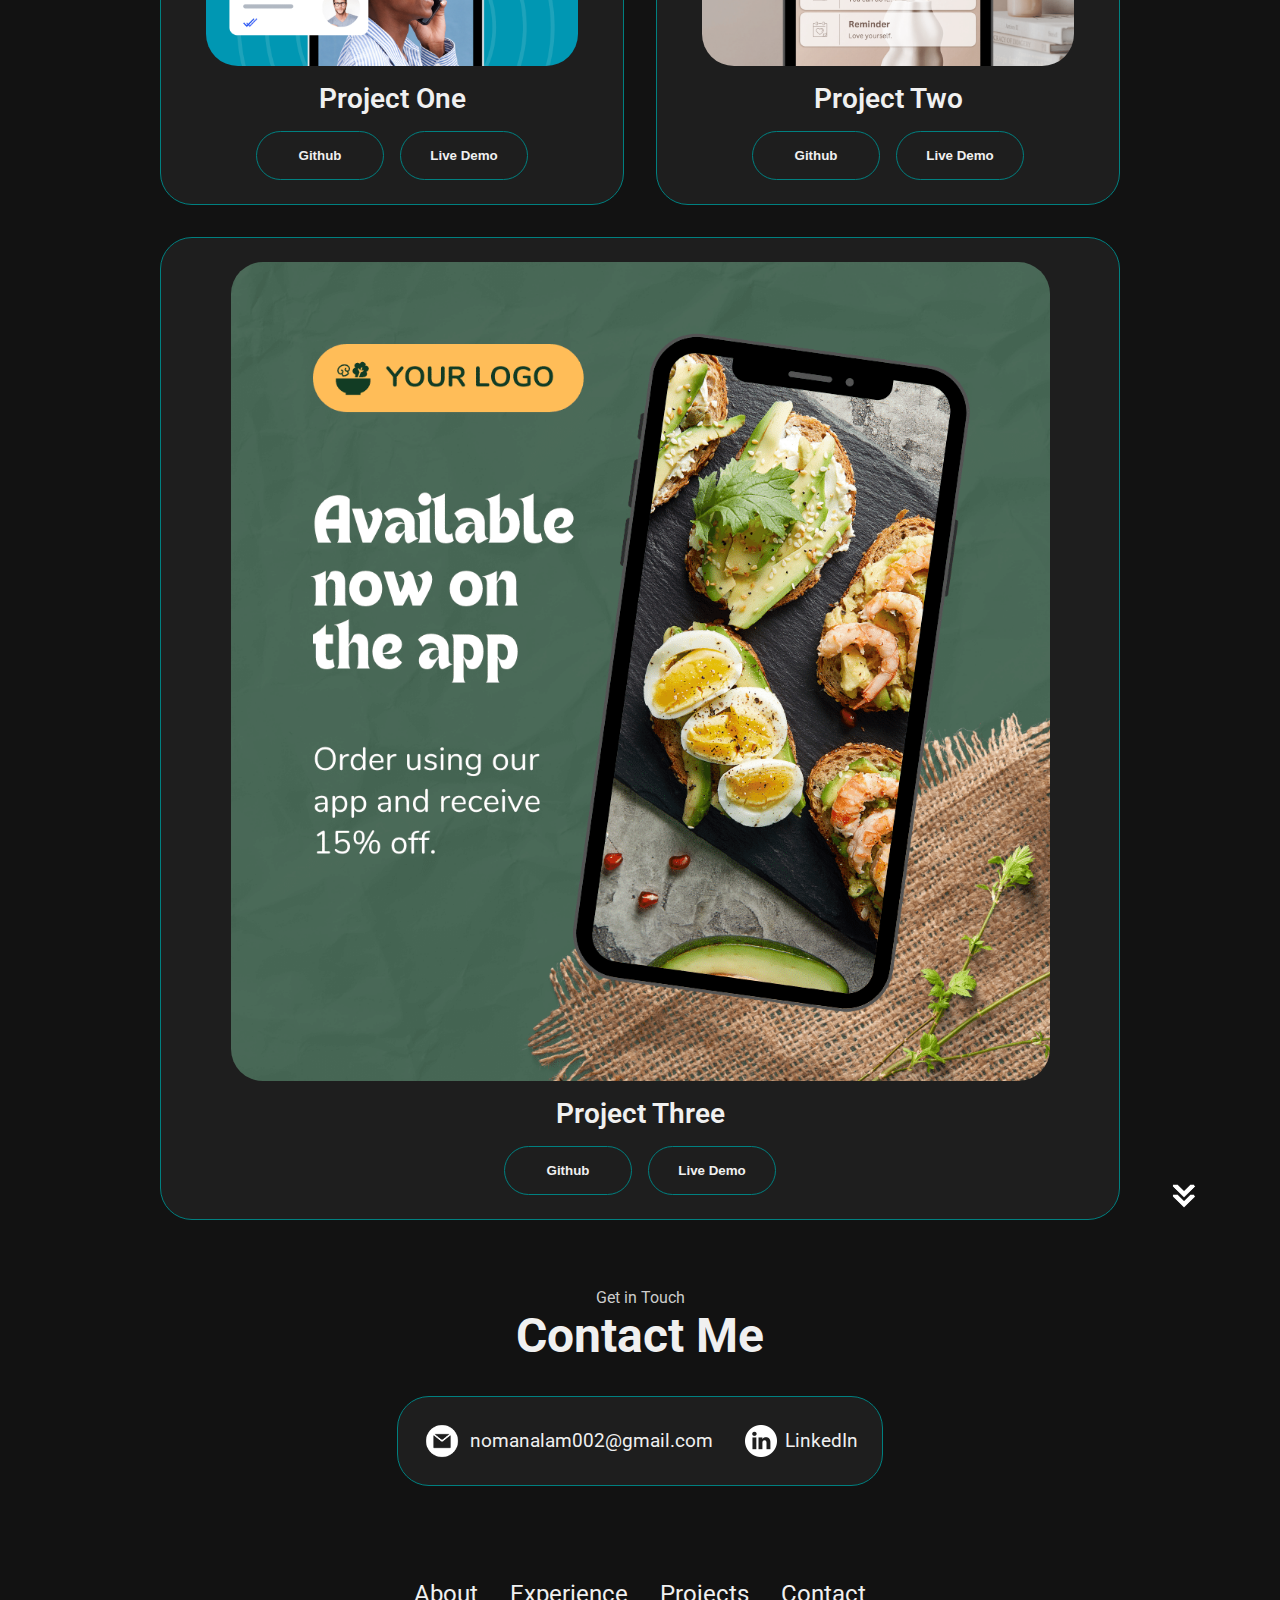
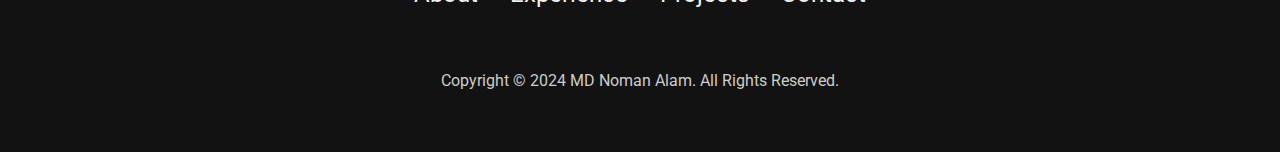
==== commit e0aef14f: "little changes" ====
--- a/index.html
+++ b/index.html
@@ -4,7 +4,7 @@
     <meta charset="UTF-8" />
     <meta http-equiv="X-UA-Compatible" content="IE=edge" />
     <meta name="viewport" content="width=device-width, initial-scale=1.0" />
-    <title>My Portfolio</title>
+    <title>Noman Alam Portfolio</title>
     <link rel="stylesheet" href="style.css" />
     <link rel="stylesheet" href="mediaqueries.css" />
   </head>
@@ -13,7 +13,7 @@
       <div class="logo">Noman Alam</div>
       <div>
         <ul class="nav-links">
-          <li><a href="#about">About</a></li>
+          <li><a href="#about">About Noman</a></li>
           <li><a href="#experience">Experience</a></li>
           <li><a href="#projects">Projects</a></li>
           <li><a href="#contact">Contact</a></li>
